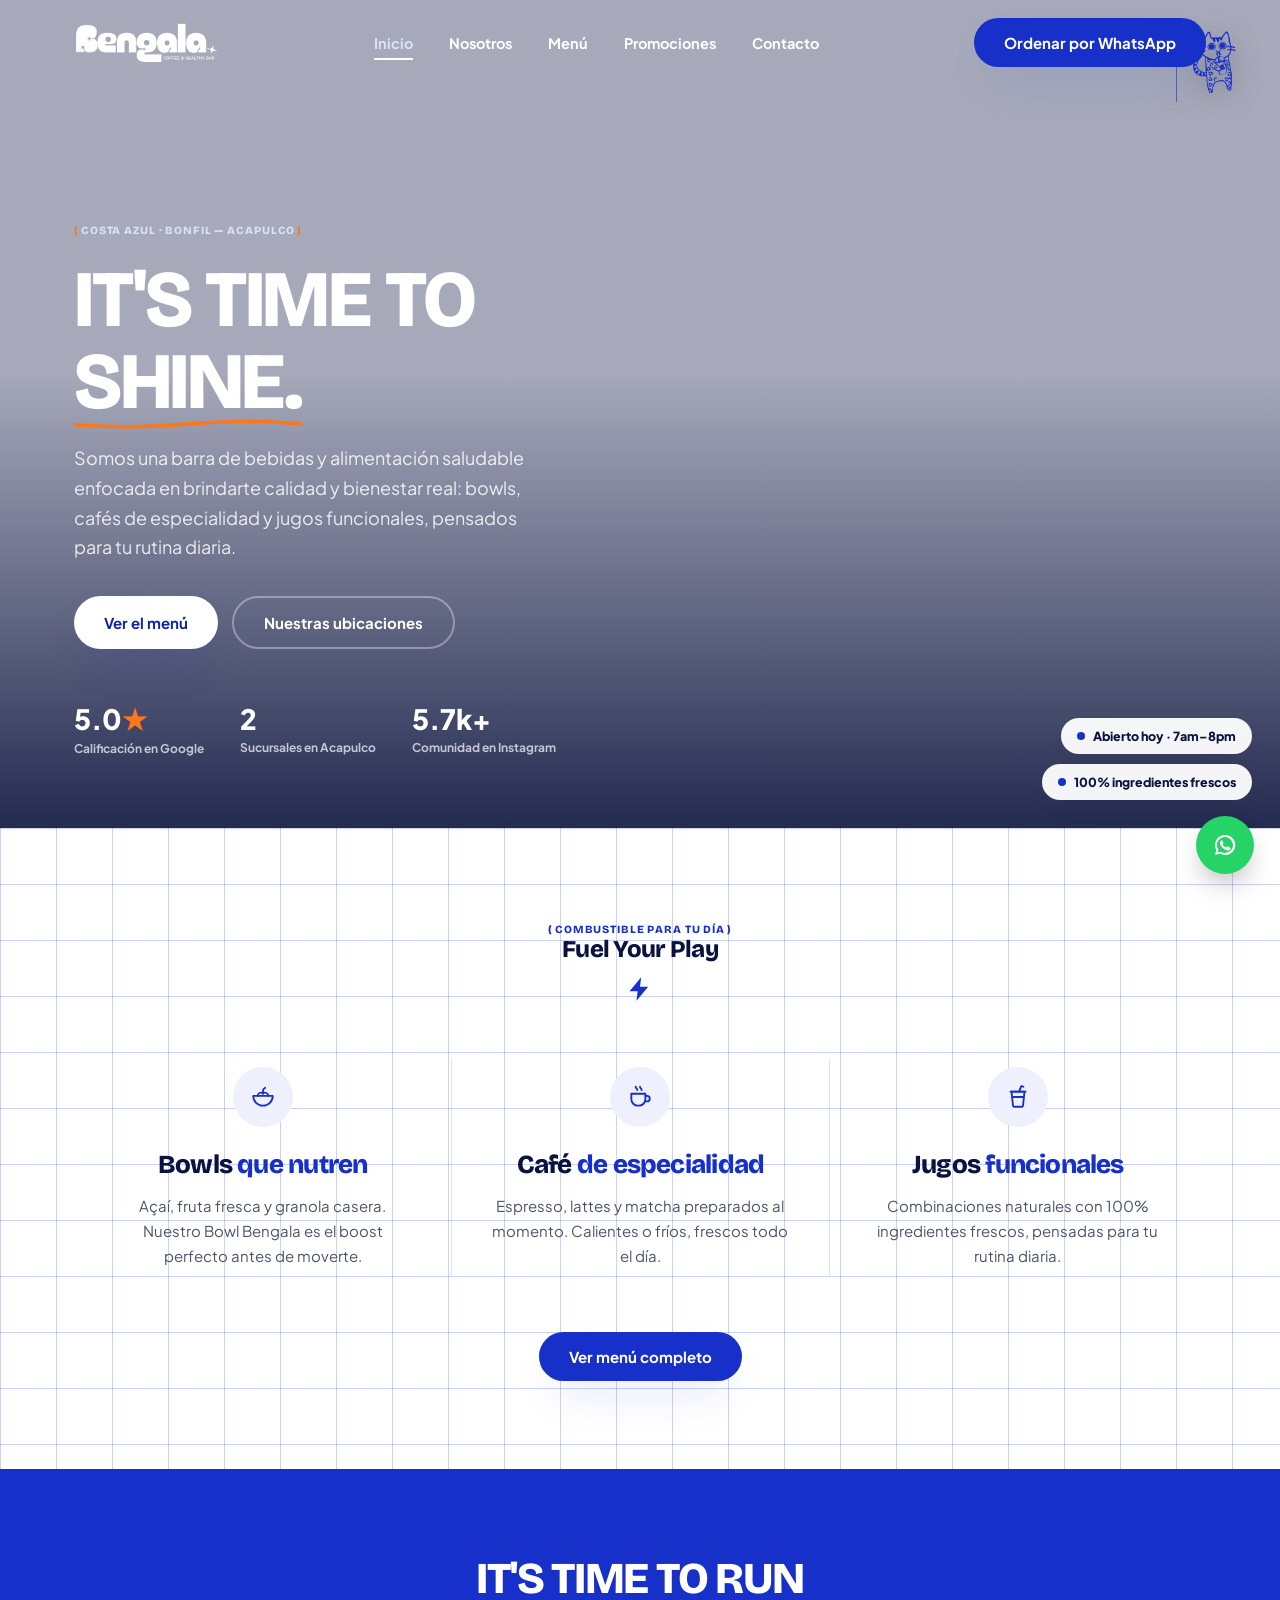
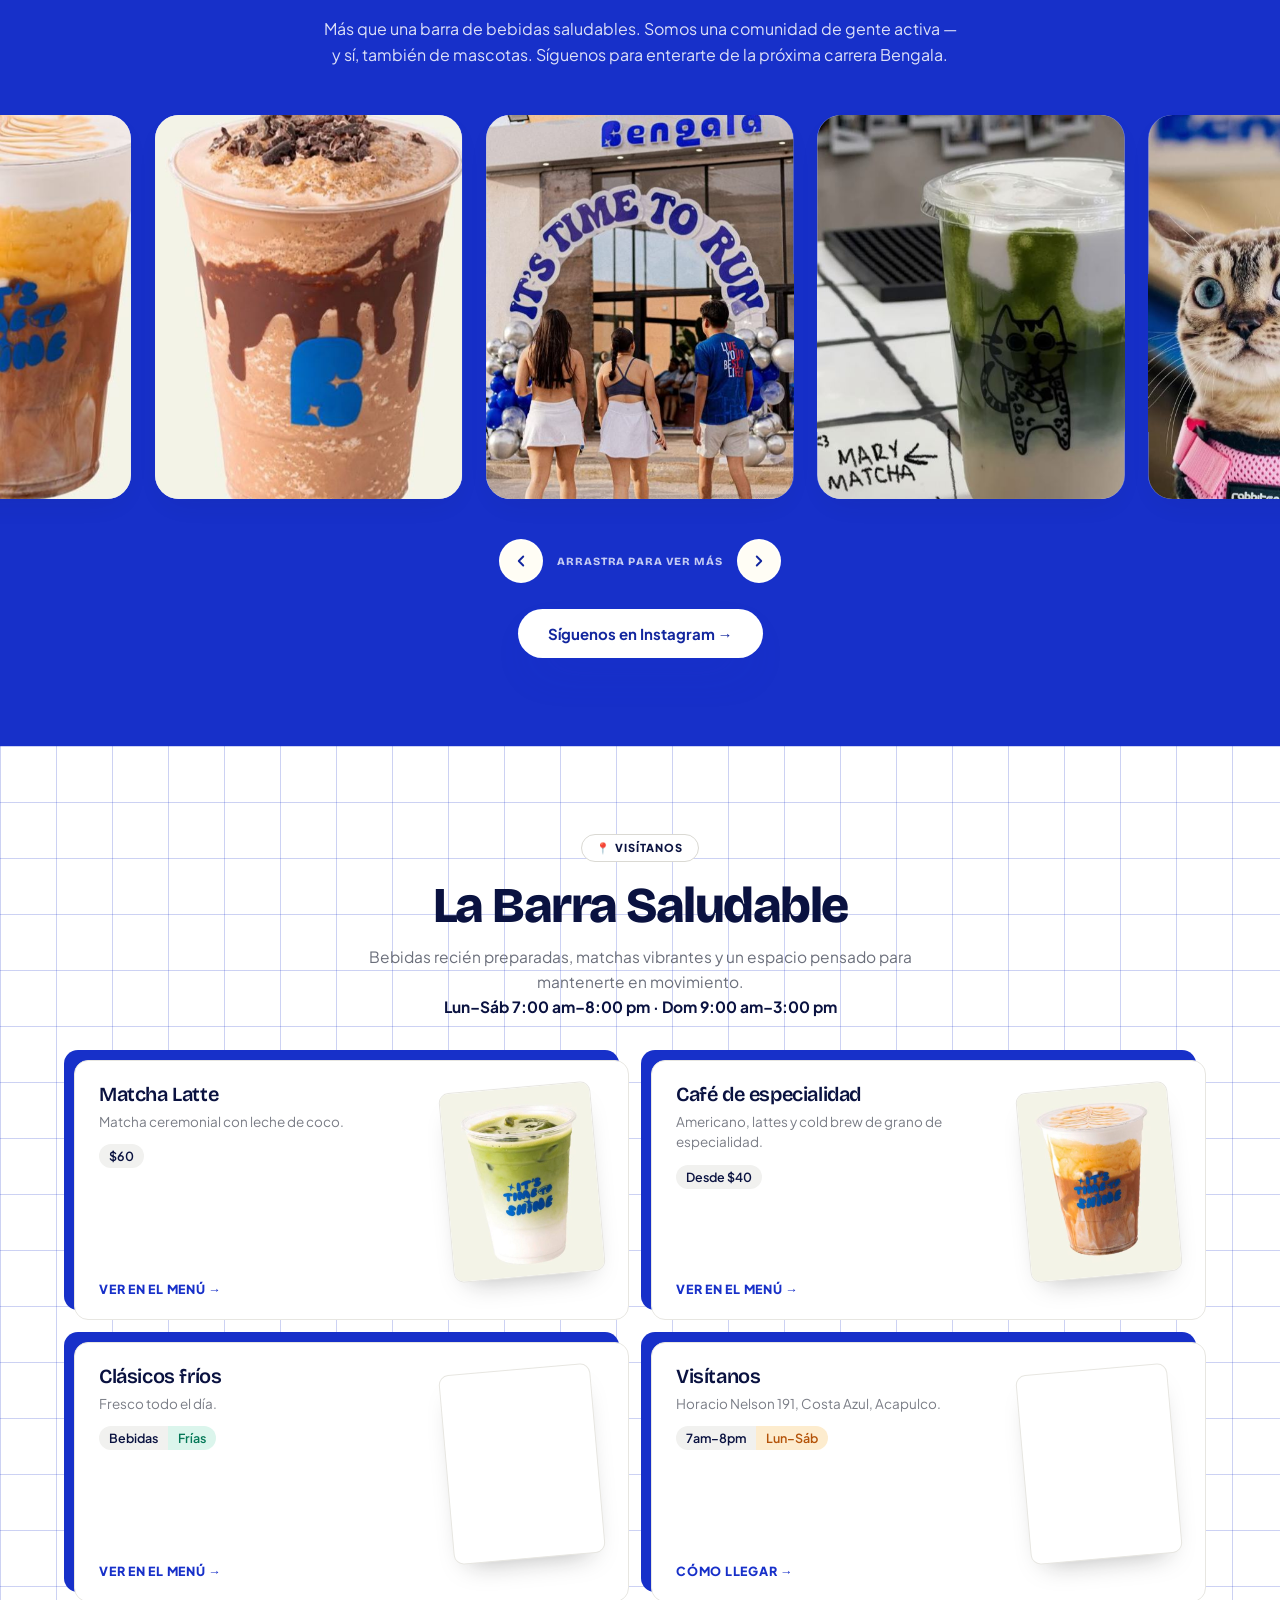
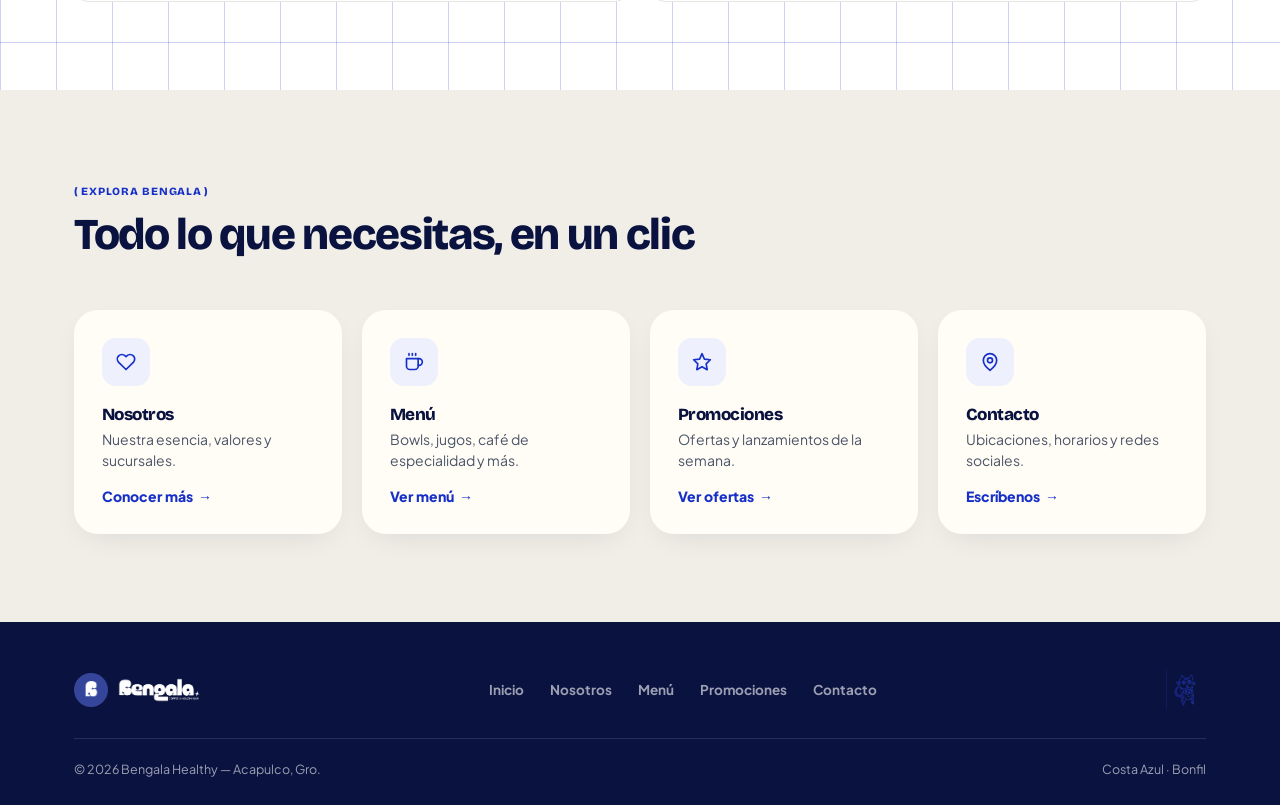
==== index.html @ a3aa8a9a "Tarjeta azul hacia arriba y a la izquierda en La Barra Saludable Co-Authored-By: Claude Sonnet 5.5 <" ====
<!DOCTYPE html>
<html lang="es-MX">
<head>
<meta charset="UTF-8">
<meta name="viewport" content="width=device-width, initial-scale=1.0">
<title>Bengala Healthy | Alimentación saludable y funcional — Acapulco</title>
<meta name="description" content="Bengala Healthy: barra de bebidas y alimentación saludable y funcional en Acapulco. Costa Azul y Bonfil. Bowls, cafés de especialidad, jugos funcionales.">
<link rel="icon" type="image/jpeg" href="[data-uri]">
<style>
:root{
  --cobalt-50:#EEF0FD;--cobalt-100:#DCE1FB;--cobalt-200:#B9C3F7;--cobalt-300:#8D9CF0;
  --cobalt-400:#5A6BE5;--cobalt-500:#2F44D6;--cobalt-600:#1730C9;--cobalt-700:#12269E;
  --cobalt-800:#0E1D79;--cobalt-900:#0A1554;--ink:#0A1240;--graphite:#4B5468;
  --shadow-soft:0 20px 45px -20px rgba(23,48,201,0.4);--shadow-card:0 10px 30px -12px rgba(14,27,61,0.12);
  --font:-apple-system,BlinkMacSystemFont,"Segoe UI",Roboto,"Helvetica Neue",Arial,sans-serif;
  --cream:#FBF9F1;--cream-card:#FFFDF5;--orange:#FD761A;--orange-dark:#9D4300;--orange-ink:#5C2400;--purple:#8127CF;--purple-dark:#6500AD;--purple-ink:#3B0764;
}
*{box-sizing:border-box;}
@font-face{font-family:'Bricolage Grotesque';font-style:normal;font-weight:400 800;font-display:swap;src:url([data-uri]) format("woff2");}
@font-face{font-family:'Plus Jakarta Sans';font-style:normal;font-weight:400 800;font-display:swap;src:url([data-uri]) format("woff2");}
html{scroll-behavior:smooth;}
body{margin:0;font-family:'Plus Jakarta Sans',var(--font);color:var(--ink);background:var(--cream);-webkit-font-smoothing:antialiased;}
h1,h2,h3,h4{margin:0;line-height:1.02;font-weight:800;letter-spacing:-0.03em;text-wrap:balance;font-family:'Bricolage Grotesque',var(--font);}
p{margin:0;}
a{text-decoration:none;color:inherit;}
img{max-width:100%;display:block;}
::selection{background:var(--cobalt-100);color:var(--cobalt-900);}
.wrap{max-width:1180px;margin:0 auto;padding:0 24px;}
.eyebrow{display:inline-flex;align-items:center;gap:2px;font-size:11px;font-weight:800;letter-spacing:0.08em;text-transform:uppercase;color:var(--cobalt-600);font-family:'Bricolage Grotesque',var(--font);}
.eyebrow::before{content:"(";}
.eyebrow::after{content:")";}
.btn{display:inline-flex;align-items:center;justify-content:center;gap:8px;padding:15px 30px;border-radius:100px;font-weight:700;font-size:15px;cursor:pointer;border:none;transition:transform .25s ease,box-shadow .25s ease,background .25s ease,border-color .25s ease;white-space:nowrap;}
.btn-primary{background:var(--cobalt-600);color:#fff;box-shadow:var(--shadow-soft);}
.btn-primary:hover{transform:translateY(-2px);background:var(--cobalt-700);}
.btn-outline{background:transparent;color:var(--ink);border:2px solid var(--cobalt-100);}
.btn-outline:hover{border-color:var(--cobalt-600);}
.btn-light{background:#fff;color:var(--cobalt-700);box-shadow:var(--shadow-soft);}
.btn-light:hover{transform:translateY(-2px);background:var(--cream-card);}
.btn-outline-light{background:transparent;color:#fff;border:2px solid rgba(255,255,255,.35);}
.btn-outline-light:hover{border-color:#fff;}
header{position:fixed;top:0;left:0;right:0;z-index:100;padding:18px 0;transition:background .3s ease,box-shadow .3s ease,padding .3s ease,backdrop-filter .3s ease;}
header.scrolled{background:rgba(255,255,255,0.92);backdrop-filter:blur(10px);box-shadow:var(--shadow-card);padding:12px 0;}
.nav-inner{display:flex;align-items:center;justify-content:space-between;gap:20px;}
.logo{display:flex;align-items:center;gap:10px;}
.logo-mark{width:40px;height:40px;flex-shrink:0;display:block;border-radius:50%;overflow:hidden;}
.logo-mark img{display:block;width:100%;height:100%;object-fit:cover;}
.logo-text{line-height:1.1;}
.logo-text b{display:block;font-size:19px;font-weight:800;color:var(--ink);font-family:'Bricolage Grotesque',var(--font);}
.logo-text span{display:block;font-size:10px;font-weight:800;letter-spacing:0.2em;text-transform:uppercase;color:var(--cobalt-600);}
.wordmark-blue{height:42px;width:auto;display:block;}
.wordmark-white{height:42px;width:auto;display:none;}
.footer-wordmark{height:24px;width:auto;display:block;}
nav.links{display:flex;align-items:center;gap:36px;}
nav.links a{font-size:14.5px;font-weight:700;color:#fff;position:relative;padding:4px 0;}
nav.links a.active{color:var(--cobalt-100);}
nav.links a::after{content:"";position:absolute;left:0;bottom:-4px;width:0;height:2px;background:#fff;transition:width .25s ease;}
nav.links a:hover::after,nav.links a.active::after{width:100%;}
header.scrolled nav.links a{color:var(--ink);}
header.scrolled nav.links a.active{color:var(--cobalt-600);}
header.scrolled nav.links a::after{background:var(--cobalt-600);}
.nav-cta{display:flex;align-items:center;gap:14px;}
.burger{display:none;background:none;cursor:pointer;padding:8px;border-radius:50%;border:1px solid rgba(255,255,255,.35);}
.burger span{display:block;width:20px;height:2px;background:#fff;border-radius:2px;}
header.scrolled .burger{border-color:var(--cobalt-100);}
header.scrolled .burger span{background:var(--ink);}
header:not(.scrolled) .wordmark-blue{display:none;}
header:not(.scrolled) .wordmark-white{display:block;}
.mobile-menu{display:none;background:#fff;border-top:1px solid var(--cobalt-100);padding:22px 24px;flex-direction:column;gap:18px;font-weight:700;font-size:16px;box-shadow:var(--shadow-card);}
.mobile-menu.open{display:flex;}
.mobile-menu a.active{color:var(--cobalt-600);}
.mobile-menu .btn{align-self:flex-start;}
@media(max-width:860px){nav.links{display:none;}.nav-cta .btn-primary{display:none;}.burger{display:inline-flex;flex-direction:column;align-items:center;justify-content:center;gap:4px;}}
.hero{position:relative;overflow:hidden;padding:0;min-height:92vh;display:flex;align-items:flex-end;}
.hero video{position:absolute;inset:0;width:100%;height:100%;object-fit:cover;z-index:0;}
.hero-scrim{position:absolute;inset:0;z-index:1;background:linear-gradient(180deg,rgba(10,21,84,.35) 0%,rgba(10,21,84,.35) 45%,rgba(6,14,58,.88) 100%);}
.hero-content{position:relative;z-index:2;padding:168px 0 72px;width:100%;}
.hero .eyebrow{color:var(--cobalt-100);}
.hero .eyebrow::before,.hero .eyebrow::after{color:var(--orange);}
.hero h1{font-size:clamp(44px,6.4vw,80px);margin-top:22px;color:#fff;max-width:820px;}
.hero h1 em{font-style:normal;position:relative;display:inline-block;}
.hero h1 em::after{content:"";position:absolute;left:0;right:0;bottom:-6px;height:10px;background-image:url("data:image/svg+xml,%3Csvg xmlns='http://www.w3.org/2000/svg' viewBox='0 0 100 14' preserveAspectRatio='none'%3E%3Cpath d='M0,8 Q25,14 50,7 T100,7' fill='none' stroke='%23FD761A' stroke-width='5' stroke-linecap='round'/%3E%3C/svg%3E");background-repeat:no-repeat;background-size:100% 100%;}
.hero p.lead{margin-top:20px;font-size:18px;line-height:1.65;color:rgba(255,255,255,.85);max-width:480px;}
.hero-actions{display:flex;gap:14px;flex-wrap:wrap;margin-top:34px;}
.hero-stats{display:flex;gap:36px;flex-wrap:wrap;margin-top:52px;}
.hero-stats b{display:block;font-size:28px;font-weight:800;color:#fff;}
.hero-stats b em{color:var(--orange);font-style:normal;}
.hero-stats span{display:block;font-size:12px;font-weight:700;color:rgba(255,255,255,.7);margin-top:4px;}
.hero-badges{position:absolute;z-index:2;bottom:28px;right:28px;display:flex;flex-direction:column;gap:10px;align-items:flex-end;}
.hero-badge{background:rgba(255,255,255,.95);border-radius:100px;padding:10px 16px;display:inline-flex;align-items:center;gap:8px;font-size:12.5px;font-weight:800;color:var(--ink);box-shadow:var(--shadow-card);}
.hero-badge .dot{width:8px;height:8px;border-radius:50%;background:var(--cobalt-600);flex-shrink:0;}
.hero-mascot{position:absolute;z-index:2;top:22px;right:24px;width:80px;filter:drop-shadow(0 6px 14px rgba(0,0,0,.35));}
@media(max-width:760px){
  .hero{min-height:78vh;}
  .hero-content{padding-top:140px;}
  .hero-badges{position:static;flex-direction:row;flex-wrap:wrap;margin-top:28px;}
  .hero-mascot{width:56px;top:14px;right:14px;}
}

.breadcrumb{font-size:12.5px;font-weight:700;color:var(--graphite);margin-bottom:26px;}
.breadcrumb a:hover{color:var(--cobalt-600);}
.breadcrumb .sep{margin:0 6px;}
.breadcrumb .current{color:var(--cobalt-600);}
.section-head{max-width:640px;margin-bottom:52px;}
.section-head.center{margin-left:auto;margin-right:auto;text-align:center;}
.section-head h1,.section-head h2{margin-top:14px;font-size:clamp(30px,3.6vw,44px);}
.section-head p{margin-top:16px;font-size:16.5px;color:var(--graphite);line-height:1.6;}
.feature-section{padding:88px 0;background-color:#fff;background-image:linear-gradient(rgba(23,48,201,.22) 1px,transparent 1px),linear-gradient(90deg,rgba(23,48,201,.22) 1px,transparent 1px);background-size:56px 56px;}
.feature-head{text-align:center;margin-bottom:16px;}
.feature-head .bolt{display:block;margin:14px auto 0;color:var(--cobalt-600);}
.f8-grid{display:grid;grid-template-columns:repeat(3,1fr);margin-top:56px;}
.f8-item{display:flex;flex-direction:column;align-items:center;text-align:center;padding:8px 40px;}
.f8-item+.f8-item{border-left:1px solid rgba(23,48,201,.14);}
.f8-icon{width:60px;height:60px;border-radius:50%;background:var(--cobalt-50);color:var(--cobalt-600);display:flex;align-items:center;justify-content:center;transition:background .25s ease,color .25s ease,transform .25s ease;}
.f8-item:hover .f8-icon{background:var(--cobalt-600);color:#fff;transform:translateY(-3px);}
.f8-item h3{margin-top:24px;font-size:26px;line-height:1.1;color:var(--ink);}
.f8-item h3 em{font-style:normal;color:var(--cobalt-600);}
.f8-item p{margin-top:14px;max-width:30ch;font-size:15px;line-height:1.65;color:var(--graphite);}
.f8-more{display:flex;justify-content:center;margin-top:56px;}
@media(max-width:860px){.f8-grid{grid-template-columns:1fr;gap:44px;max-width:420px;margin-left:auto;margin-right:auto;}.f8-item{padding:0;}.f8-item+.f8-item{border-left:0;border-top:1px solid rgba(23,48,201,.14);padding-top:44px;}}
@media(prefers-reduced-motion:reduce){.f8-icon{transition:none;}.f8-item:hover .f8-icon{transform:none;}}

.run-section{padding:88px 0;background:var(--cobalt-600);}
.run-head{max-width:640px;margin:0 auto 48px;text-align:center;}
.run-head h2{font-size:clamp(30px,4vw,44px);color:#fff;}
.run-head p{margin-top:14px;font-size:16px;color:rgba(255,255,255,.85);line-height:1.6;}
.run-section{overflow:hidden;}
.pc{--pc-w:clamp(220px,24vw,330px);--pc-gap:24px;position:relative;height:calc(var(--pc-w) * 1.25);cursor:grab;touch-action:pan-y;user-select:none;-webkit-user-select:none;outline:none;}
.pc.dragging{cursor:grabbing;}
.pc:focus-visible{box-shadow:inset 0 0 0 3px #fff;}
.pc-track{position:absolute;inset:0;}
.pc-card{position:absolute;top:0;left:0;margin:0;width:var(--pc-w);height:100%;border-radius:24px;overflow:hidden;background:var(--cobalt-100);box-shadow:var(--shadow-card);will-change:transform;}
.pc-card img{position:absolute;top:0;left:-15%;width:130%;max-width:none;height:100%;object-fit:cover;display:block;pointer-events:none;will-change:transform;}
.run-cta{margin-top:40px;display:flex;flex-direction:column;align-items:center;gap:26px;}
.pc-nav{display:flex;align-items:center;gap:14px;}
.pc-arrow{width:44px;height:44px;border-radius:50%;border:2px solid rgba(255,255,255,.5);background:var(--cream-card);color:var(--cobalt-700);display:inline-flex;align-items:center;justify-content:center;cursor:pointer;transition:border-color .2s ease,background .2s ease,transform .2s ease;}
.pc-arrow:hover{border-color:#fff;transform:translateY(-1px);}
.pc-arrow:focus-visible{outline:3px solid #fff;outline-offset:2px;}
.pc-hint{font-size:11px;font-weight:800;letter-spacing:.08em;text-transform:uppercase;color:rgba(255,255,255,.75);font-family:'Bricolage Grotesque',var(--font);}
@media(max-width:640px){.pc{--pc-w:62vw;--pc-gap:14px;}}

.visit-section{padding:88px 0;background-color:#fff;background-image:linear-gradient(rgba(23,48,201,.22) 1px,transparent 1px),linear-gradient(90deg,rgba(23,48,201,.22) 1px,transparent 1px);background-size:56px 56px;}
/* Tilt Cards (port de unlumen UI en JS simple) */
.tc-wrap{color:var(--ink);}
.tc-head{text-align:center;max-width:560px;margin:0 auto 40px;display:flex;flex-direction:column;align-items:center;}
.tc-head .visit-tag{display:inline-flex;align-items:center;gap:6px;border:1px solid #DAD9D3;background:#fff;color:var(--ink);font-size:11px;font-weight:800;letter-spacing:.1em;text-transform:uppercase;padding:6px 14px;border-radius:100px;}
.tc-head h2{margin-top:18px;font-size:clamp(32px,4.2vw,50px);color:var(--ink);}
.tc-head p{margin-top:14px;font-size:15.5px;color:#6B6F7B;line-height:1.6;}
.tc-head p b{color:var(--ink);}
.tc-grid{display:grid;grid-template-columns:repeat(2,1fr);gap:22px;}
.tc{position:relative;display:block;height:260px;border-radius:14px;overflow:hidden;background:#fff;border:1px solid #E7E6E1;color:var(--ink);transform-style:preserve-3d;will-change:transform;transition:transform .4s cubic-bezier(.2,.8,.2,1),box-shadow .4s ease;}
.tc{box-shadow:-10px -10px 0 var(--cobalt-600);}
.tc:hover{box-shadow:-14px -14px 0 var(--cobalt-600);}
.tc:focus-visible{outline:3px solid var(--cobalt-600);outline-offset:3px;}
.tc-top{position:relative;z-index:2;display:flex;flex-direction:column;align-items:flex-start;gap:12px;padding:22px 24px;max-width:calc(100% - 190px);}
.tc-top h3{font-size:20px;font-weight:600;letter-spacing:-0.02em;line-height:1.15;}
.tc-top p{margin-top:6px;font-size:13.5px;color:#7A7D86;line-height:1.5;}
.tc-badge{display:inline-flex;align-items:center;white-space:nowrap;font-size:12.5px;font-weight:600;}
.tc-badge span{padding:4px 10px;}
.tc-badge .tc-price{background:#F1F1EF;color:var(--ink);border-radius:100px 0 0 100px;}
.tc-badge .tc-price:only-child{border-radius:100px;}
.tc-badge .tc-label{border-radius:0 100px 100px 0;}
.tc-label.green{background:rgba(16,185,129,.15);color:#047857;}
.tc-label.amber{background:rgba(245,158,11,.2);color:#B45309;}
.tc img{position:absolute;z-index:3;top:26px;right:30px;width:152px;height:190px;object-fit:contain;background:#fff;border-radius:10px;border:1px solid #E7E6E1;box-shadow:0 14px 28px -16px rgba(20,20,20,.35);transform:rotate(-5deg);transition:transform .35s cubic-bezier(.2,.8,.2,1);}
.tc:hover img{transform:rotate(-3deg) translate(-2px,-4px);}
.tc-link{position:absolute;z-index:2;left:24px;bottom:22px;font-size:12.5px;font-weight:800;letter-spacing:.06em;text-transform:uppercase;color:var(--cobalt-600);}
@media(max-width:860px){.tc-grid{grid-template-columns:1fr;gap:26px;}.tc{box-shadow:-8px -8px 0 var(--cobalt-600);}.tc:hover{box-shadow:-10px -10px 0 var(--cobalt-600);}.tc{height:230px;}.tc-top{max-width:calc(100% - 150px);padding:20px;}.tc img{width:120px;height:150px;top:28px;right:20px;}.tc-link{left:20px;}}
@media(prefers-reduced-motion:reduce){.tc,.tc img{transition:none;}}
.quicklinks-section{padding:88px 0;background:#F0EEE6;}
.quick-grid{display:grid;grid-template-columns:repeat(4,1fr);gap:20px;}
.quick-card{background:var(--cream-card);border-radius:24px;padding:28px;box-shadow:var(--shadow-card);transition:transform .25s ease,box-shadow .25s ease;display:block;}
.quick-card:hover{transform:translateY(-6px);}
.quick-icon{width:48px;height:48px;border-radius:14px;background:var(--cobalt-50);display:flex;align-items:center;justify-content:center;}
.quick-card h3{margin-top:20px;font-size:17px;}
.quick-card p{margin-top:6px;font-size:14px;color:var(--graphite);line-height:1.5;}
.quick-link{margin-top:16px;display:inline-flex;align-items:center;gap:5px;font-size:14px;font-weight:800;color:var(--cobalt-600);}
.quick-link .arrow{transition:transform .2s ease;display:inline-block;}
.quick-card:hover .arrow{transform:translateX(4px);}
@media(max-width:900px){.quick-grid{grid-template-columns:1fr 1fr;}}
@media(max-width:560px){.quick-grid{grid-template-columns:1fr;}}
footer{background:var(--ink);color:rgba(255,255,255,.6);padding:48px 0 28px;}
.footer-top{display:flex;justify-content:space-between;align-items:center;flex-wrap:wrap;gap:20px;padding-bottom:28px;border-bottom:1px solid rgba(255,255,255,.12);}
.footer-logo{display:flex;align-items:center;gap:10px;color:#fff;font-weight:800;font-size:20px;font-family:'Bricolage Grotesque',var(--font);}
.footer-logo .logo-mark{width:34px;height:34px;}
.footer-mascot{width:40px;opacity:.6;transition:opacity .2s ease;}
.footer-mascot:hover{opacity:1;}
.footer-links{display:flex;flex-wrap:wrap;gap:26px;font-size:13.5px;font-weight:700;}
.footer-links a:hover{color:#fff;}
.footer-bottom{display:flex;justify-content:space-between;flex-wrap:wrap;gap:10px;padding-top:22px;font-size:12.5px;}
.whatsapp-float{position:fixed;bottom:26px;right:26px;z-index:90;width:58px;height:58px;border-radius:50%;background:#25D366;color:#fff;display:flex;align-items:center;justify-content:center;box-shadow:0 14px 30px -10px rgba(0,0,0,.4);animation:pulse 2.4s infinite;}
@keyframes pulse{0%{box-shadow:0 0 0 0 rgba(37,211,102,.45),0 14px 30px -10px rgba(0,0,0,.4);}70%{box-shadow:0 0 0 14px rgba(37,211,102,0),0 14px 30px -10px rgba(0,0,0,.4);}100%{box-shadow:0 0 0 0 rgba(37,211,102,0),0 14px 30px -10px rgba(0,0,0,.4);}}
[data-reveal]{opacity:0;transform:translateY(22px);transition:opacity .7s ease,transform .7s ease;}
[data-reveal].in{opacity:1;transform:translateY(0);}
@media(prefers-reduced-motion:reduce){[data-reveal]{opacity:1;transform:none;transition:none;}.whatsapp-float{animation:none;}}
</style>
</head>
<body>

<header id="siteHeader">
  <div class="wrap nav-inner">
    <a href="index.html" class="logo">
      <span class="logo-text"><img class="wordmark-blue" src="[data-uri]" alt="Bengala Coffee & Healthy Bar"><img class="wordmark-white" src="[data-uri]" alt="Bengala Coffee & Healthy Bar"></span>
    </a>
    <nav class="links" id="navLinks">
      <a href="index.html" class="active">Inicio</a>
      <a href="bengala-nosotros.html">Nosotros</a>
      <a href="bengala-menu.html">Menú</a>
      <a href="bengala-promociones.html">Promociones</a>
      <a href="bengala-contacto.html">Contacto</a>
    </nav>
    <div class="nav-cta">
      <a href="https://wa.me/527444373713" target="_blank" rel="noopener" class="btn btn-primary">Ordenar por WhatsApp</a>
      <button class="burger" id="burger" aria-label="Abrir menú" aria-expanded="false"><span></span><span></span><span></span></button>
    </div>
  </div>
  <div class="mobile-menu" id="mobileMenu">
    <a href="index.html" class="active">Inicio</a>
    <a href="bengala-nosotros.html">Nosotros</a>
    <a href="bengala-menu.html">Menú</a>
    <a href="bengala-promociones.html">Promociones</a>
    <a href="bengala-contacto.html">Contacto</a>
    <a href="https://wa.me/527444373713" target="_blank" rel="noopener" class="btn btn-primary">Ordenar por WhatsApp</a>
  </div>
</header>

<section class="hero">
  <video autoplay muted loop playsinline preload="auto">
    <source src="[data-uri]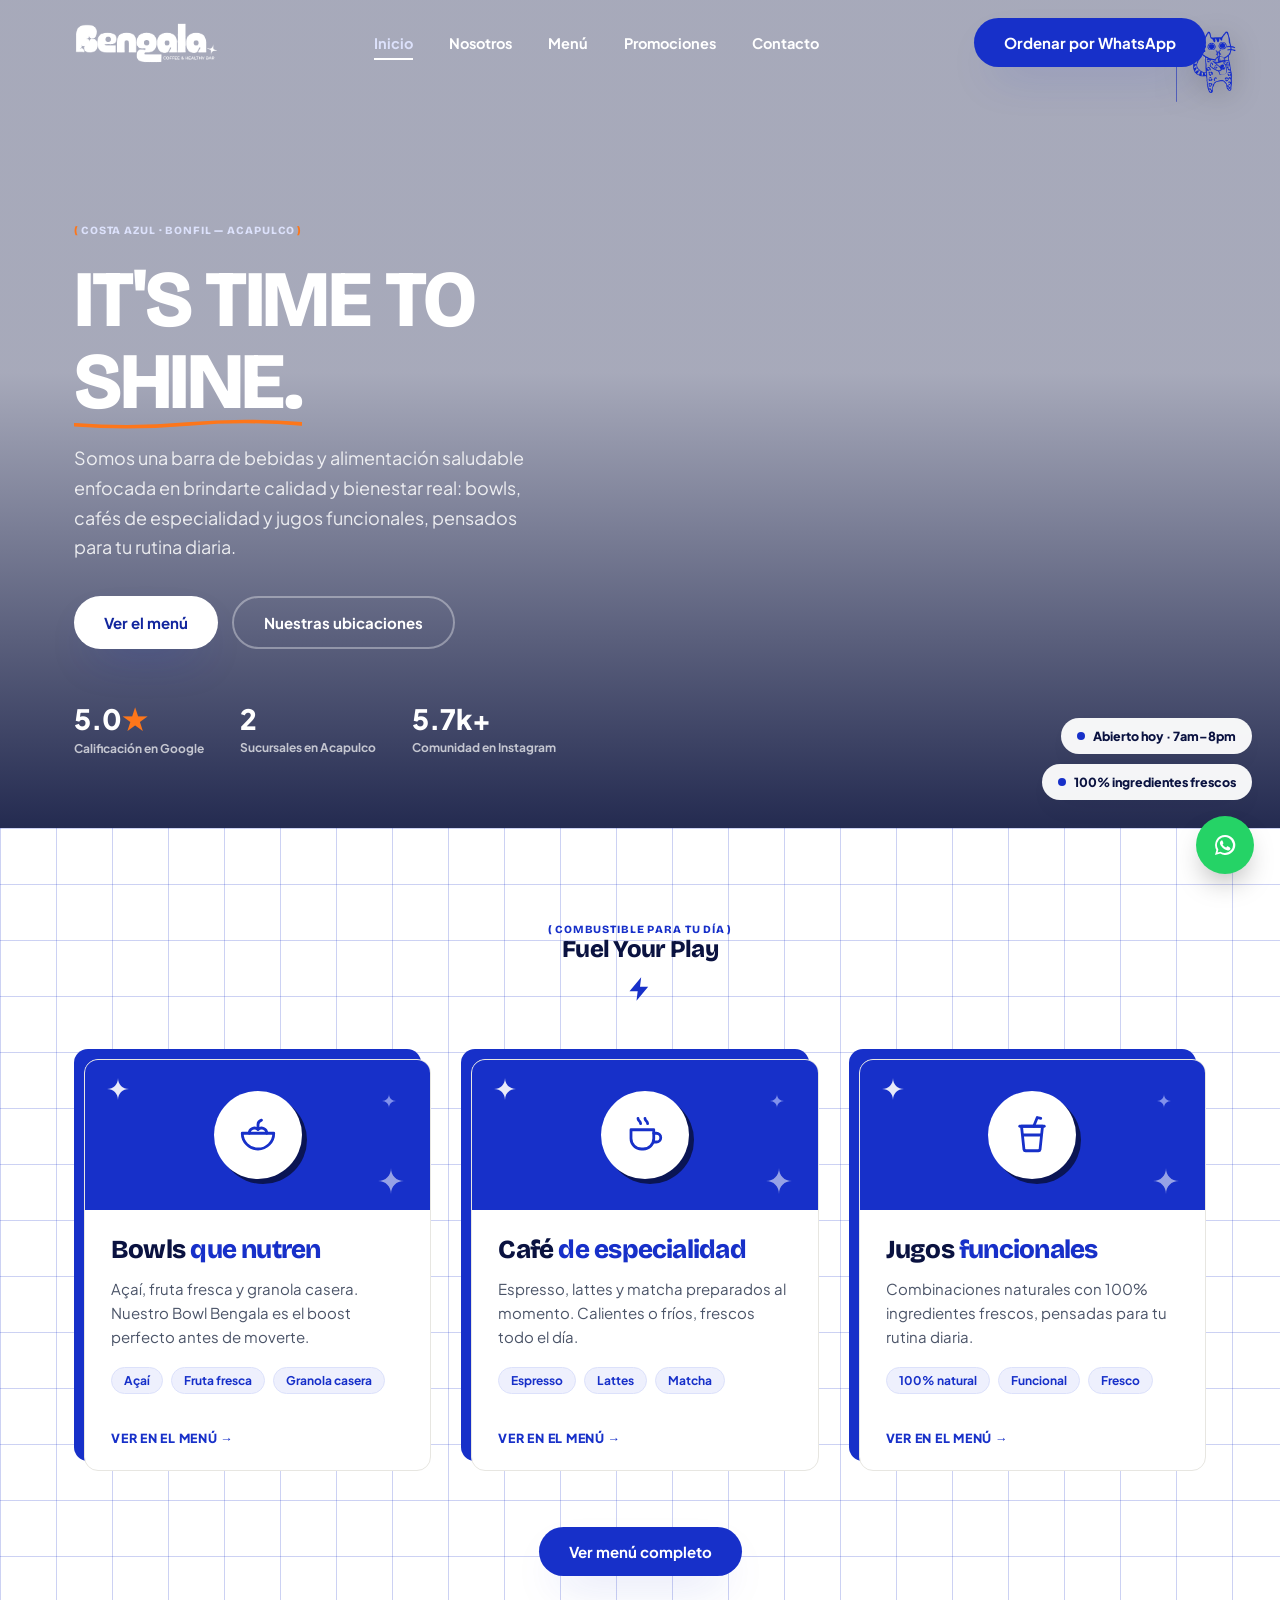
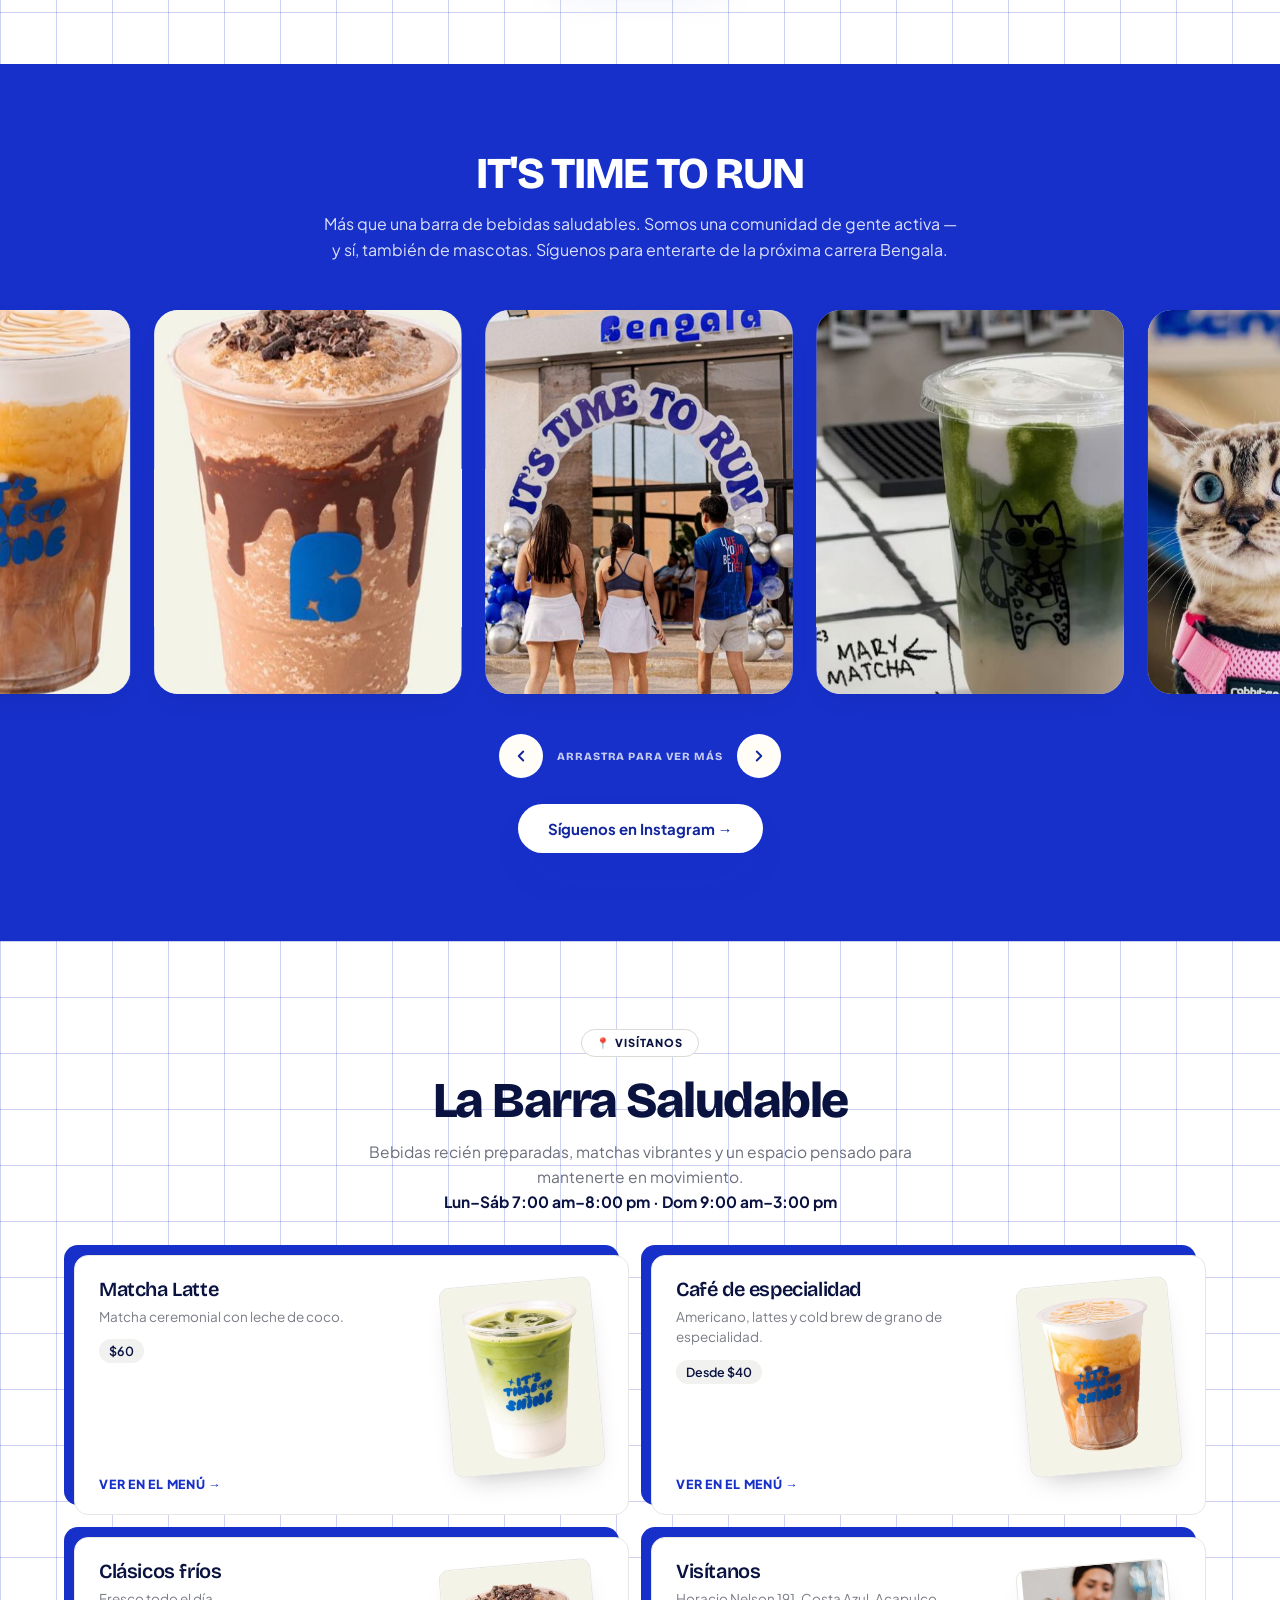
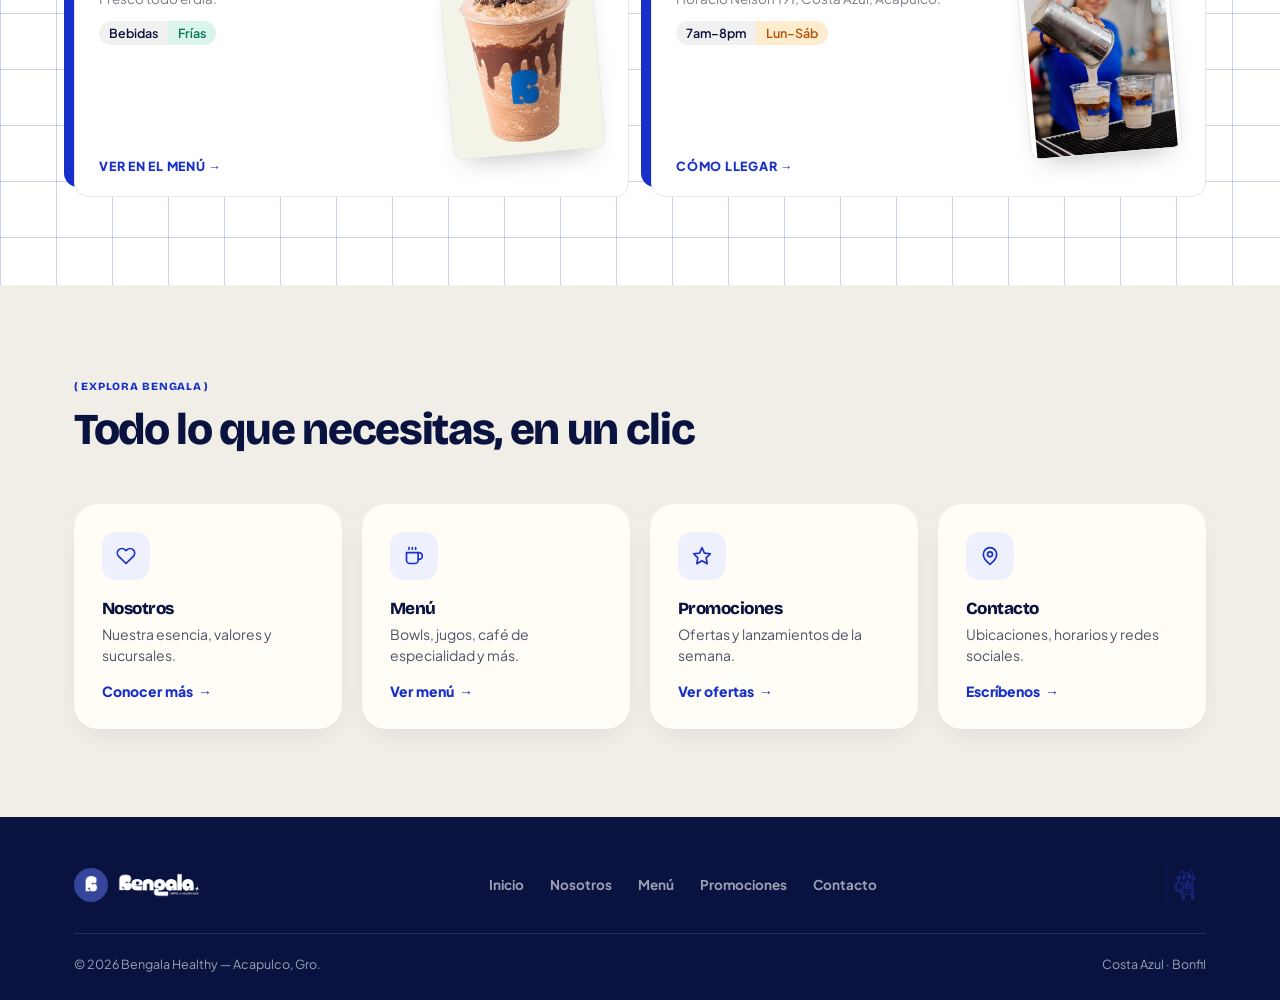
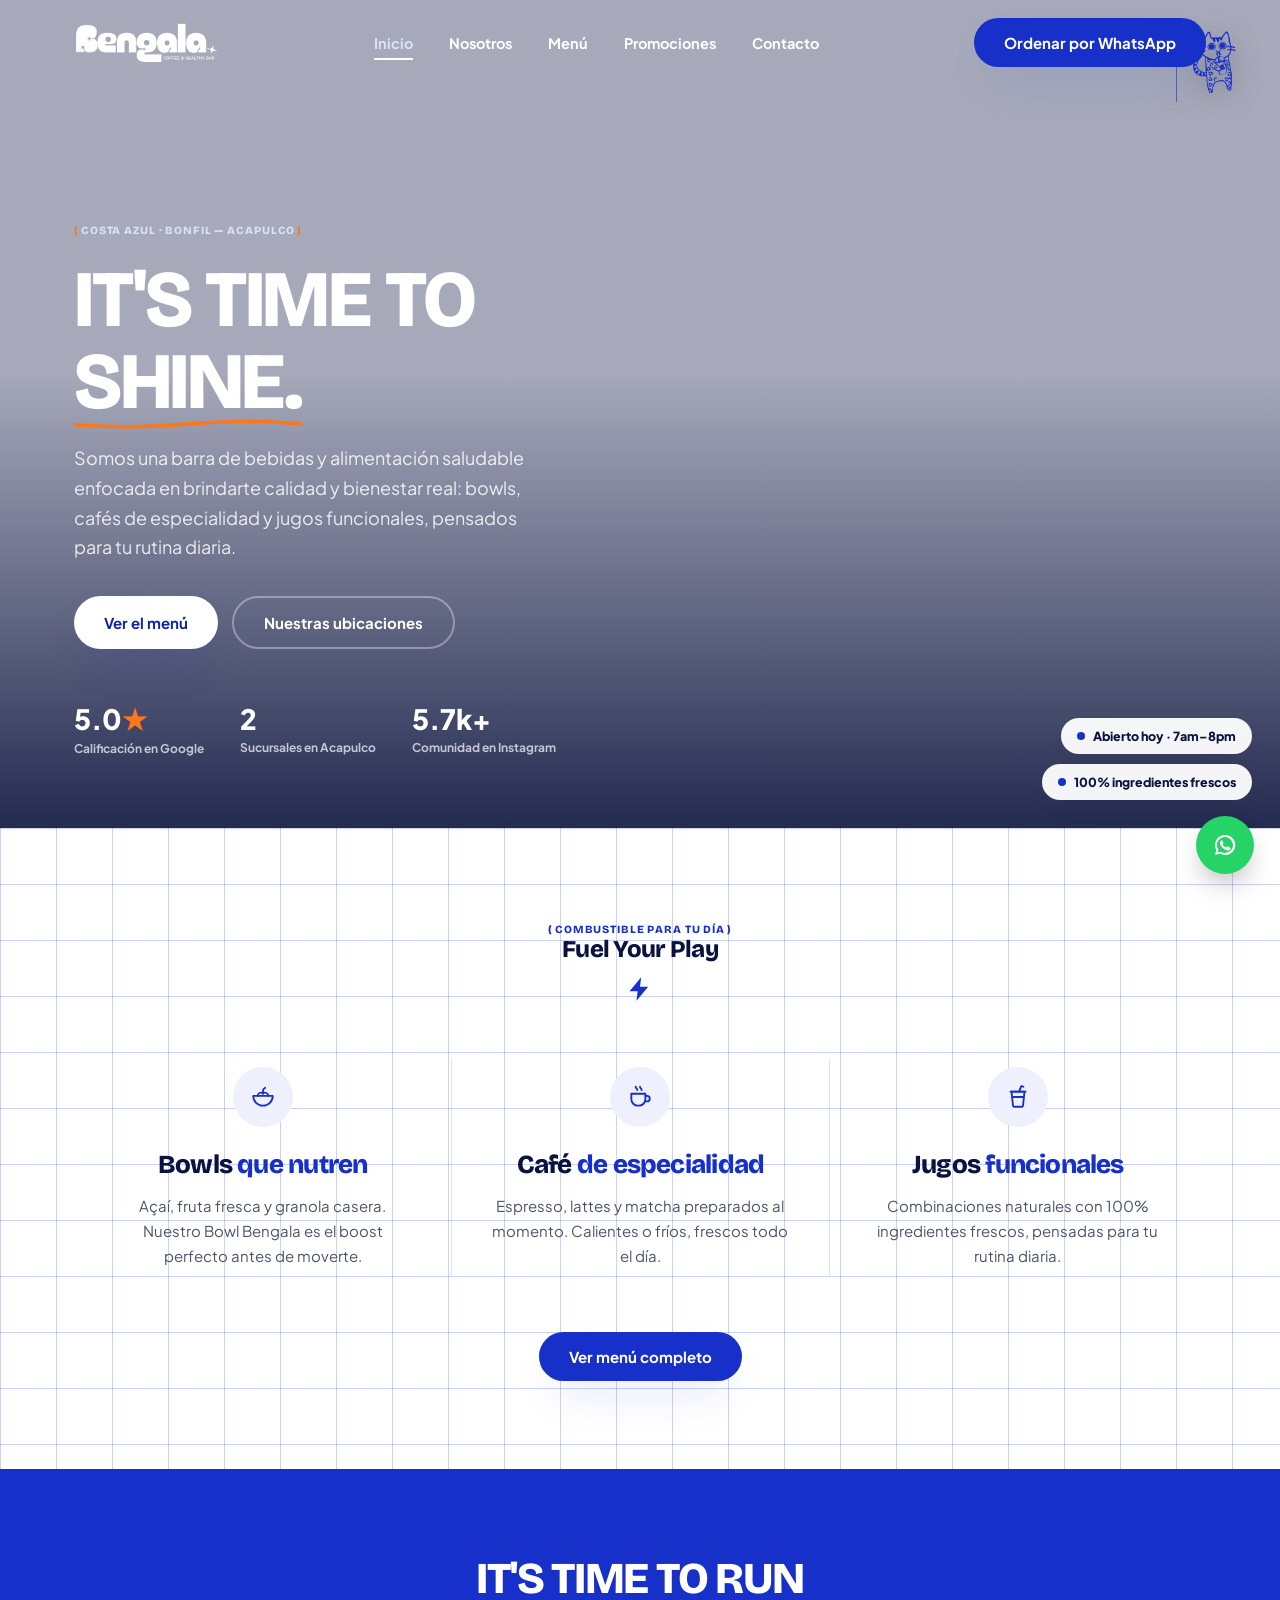
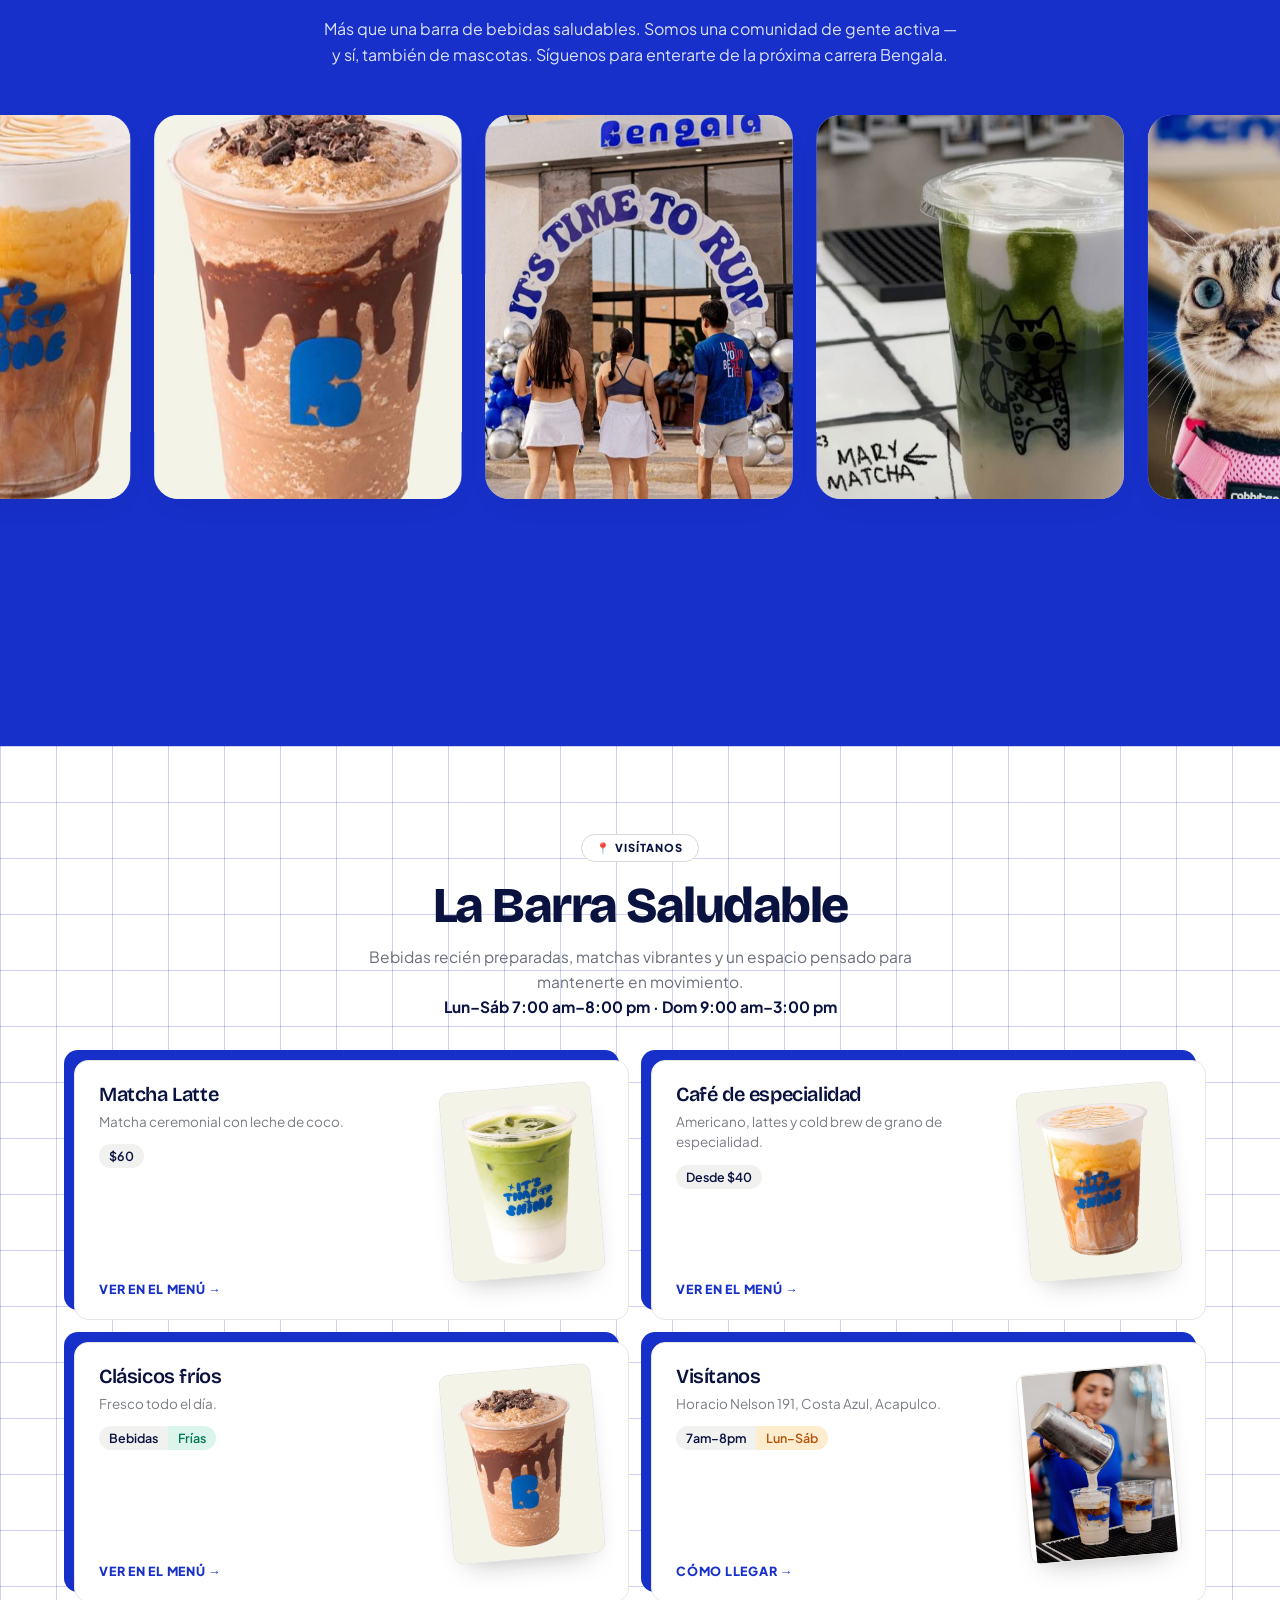
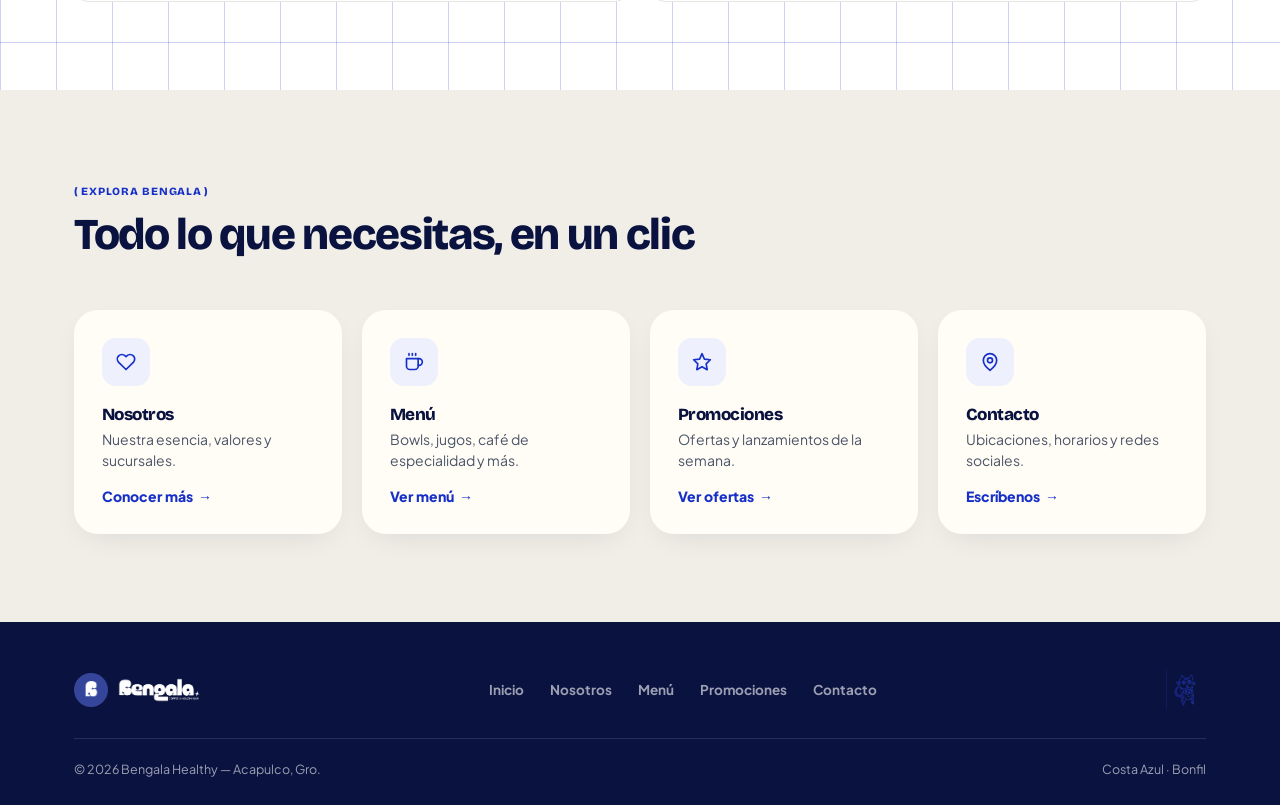
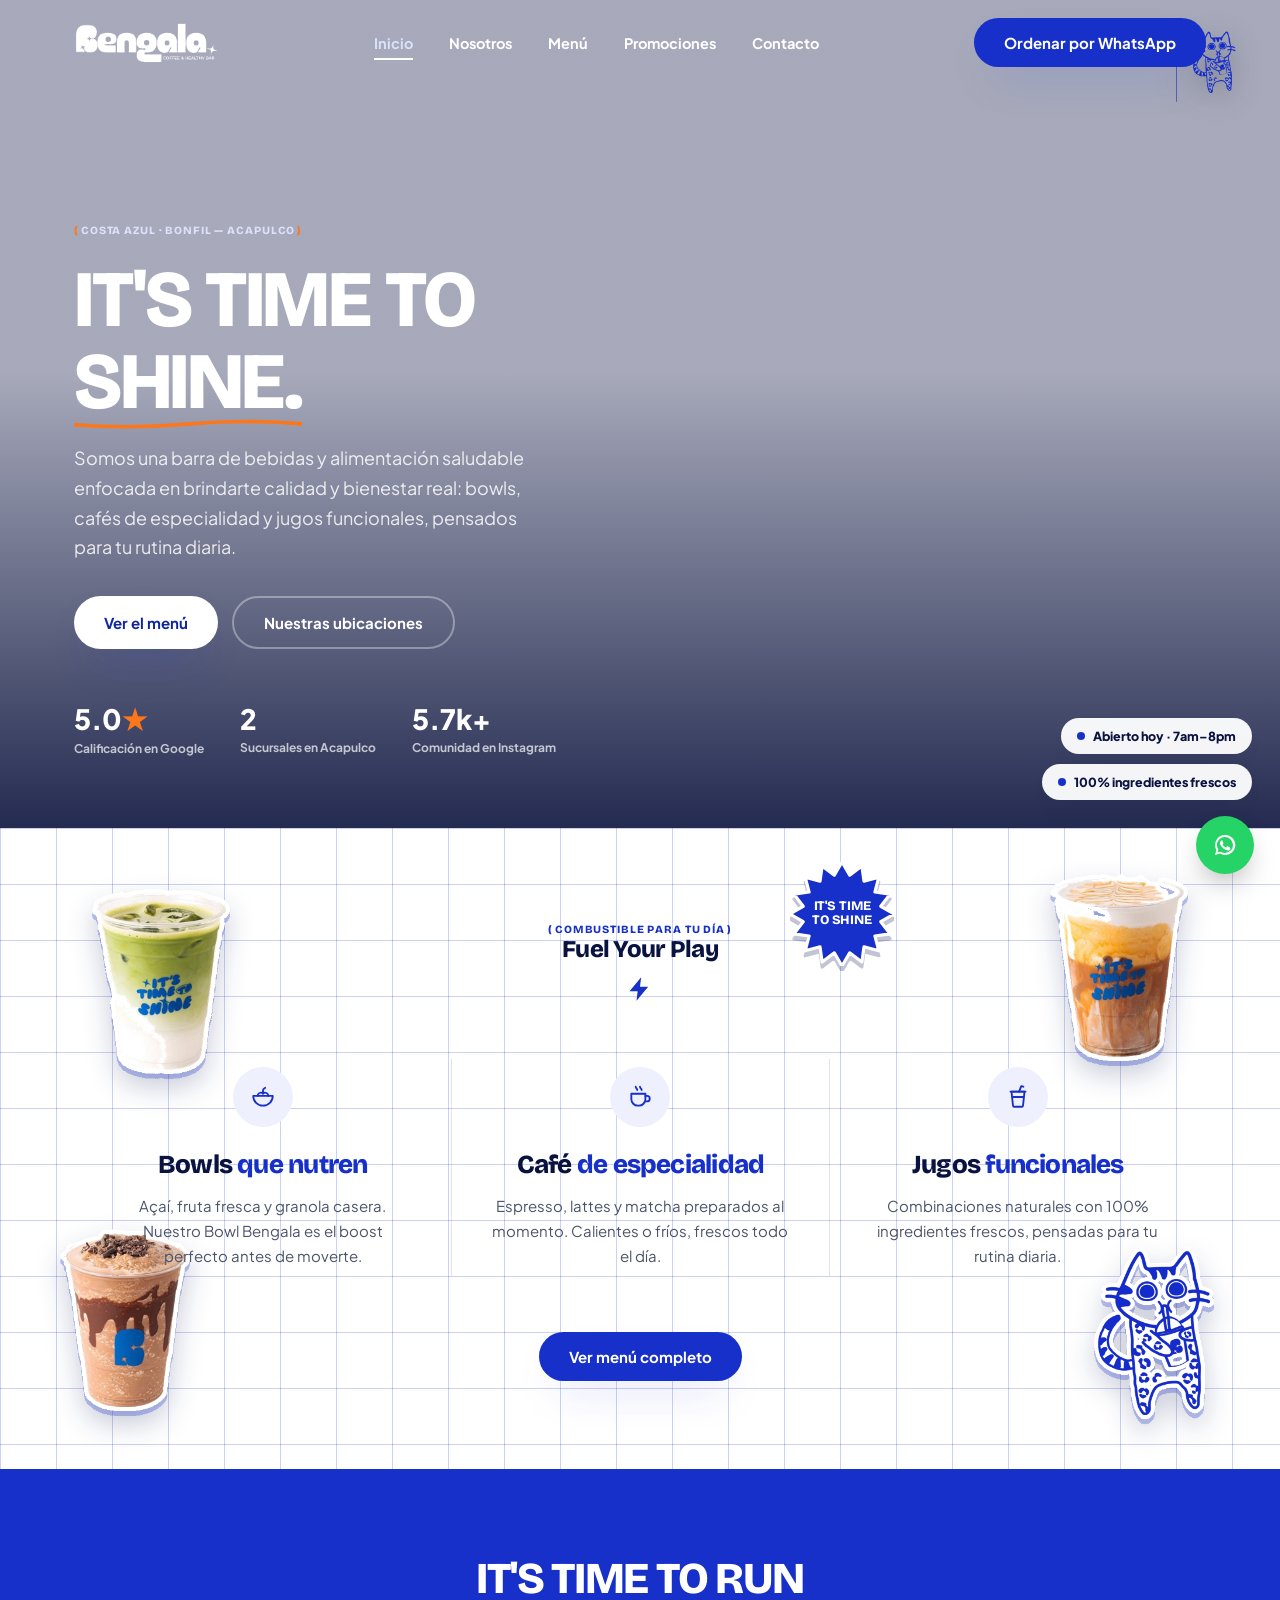
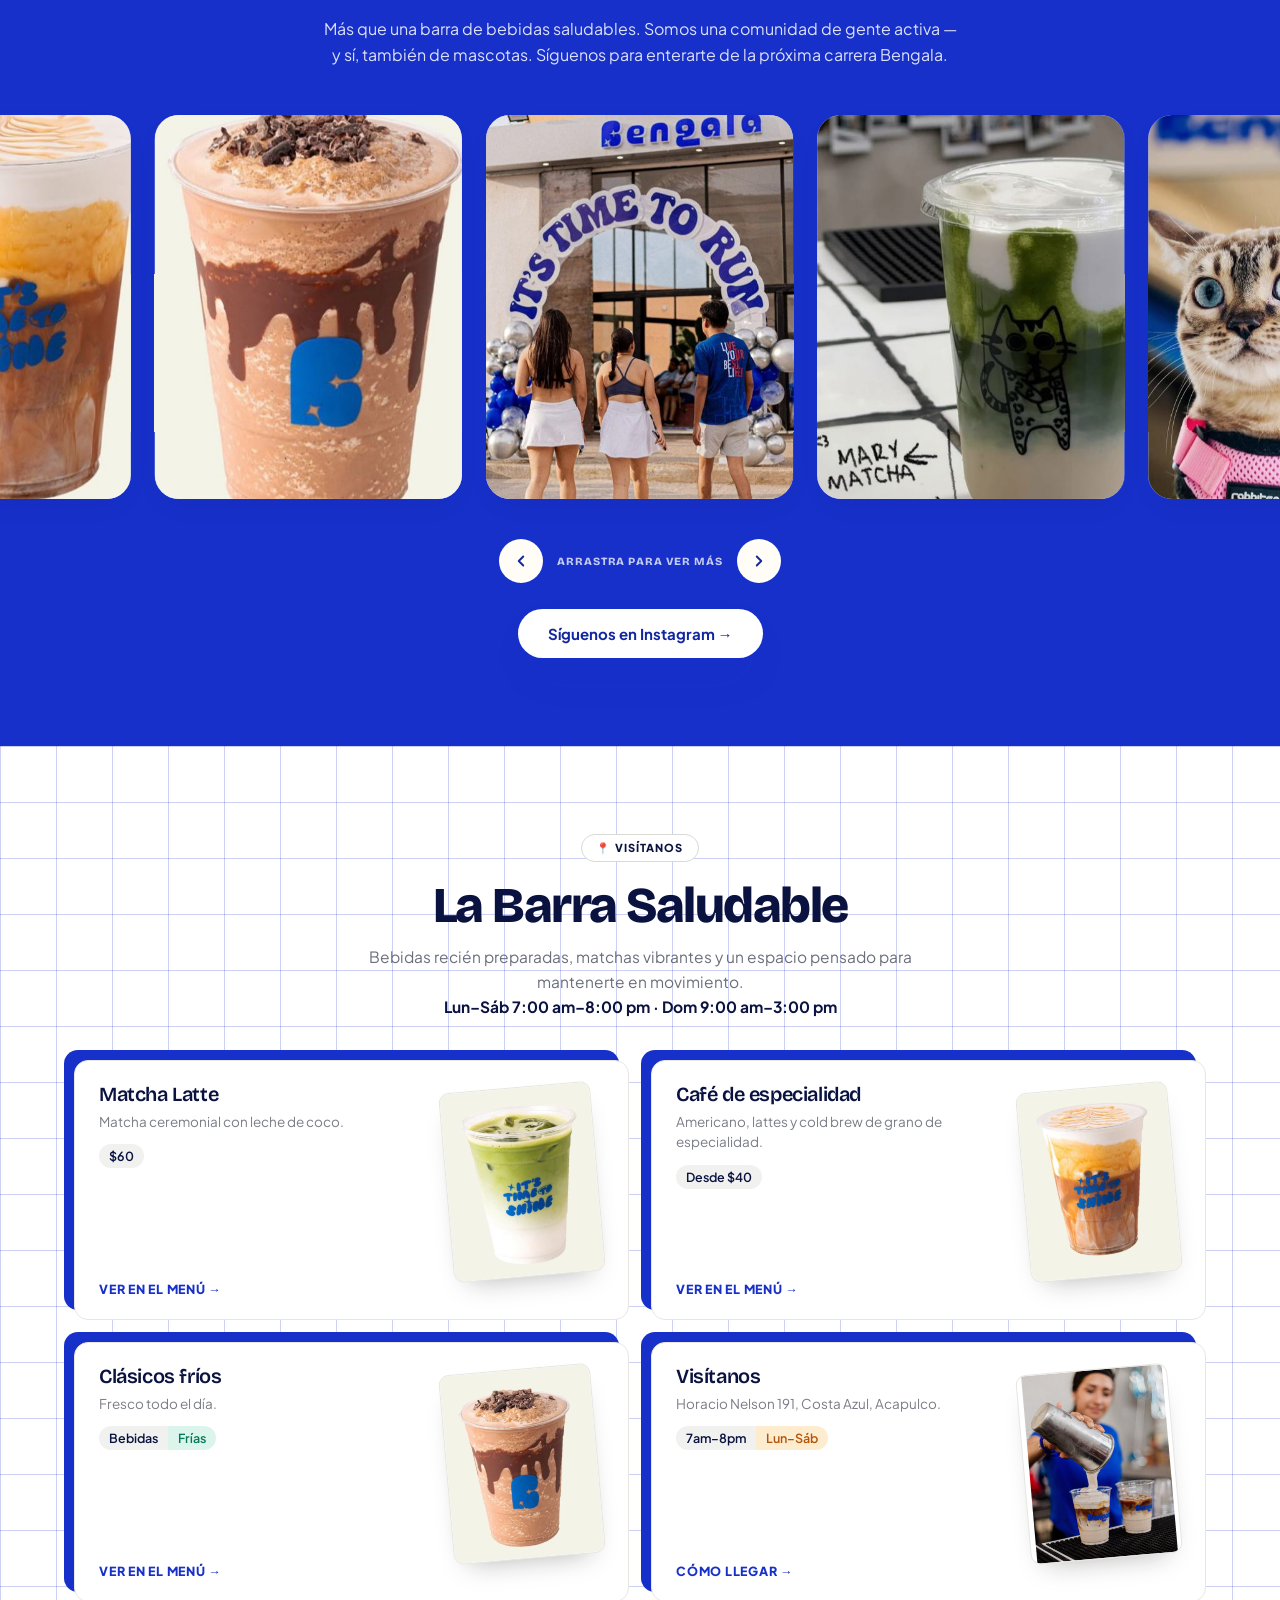
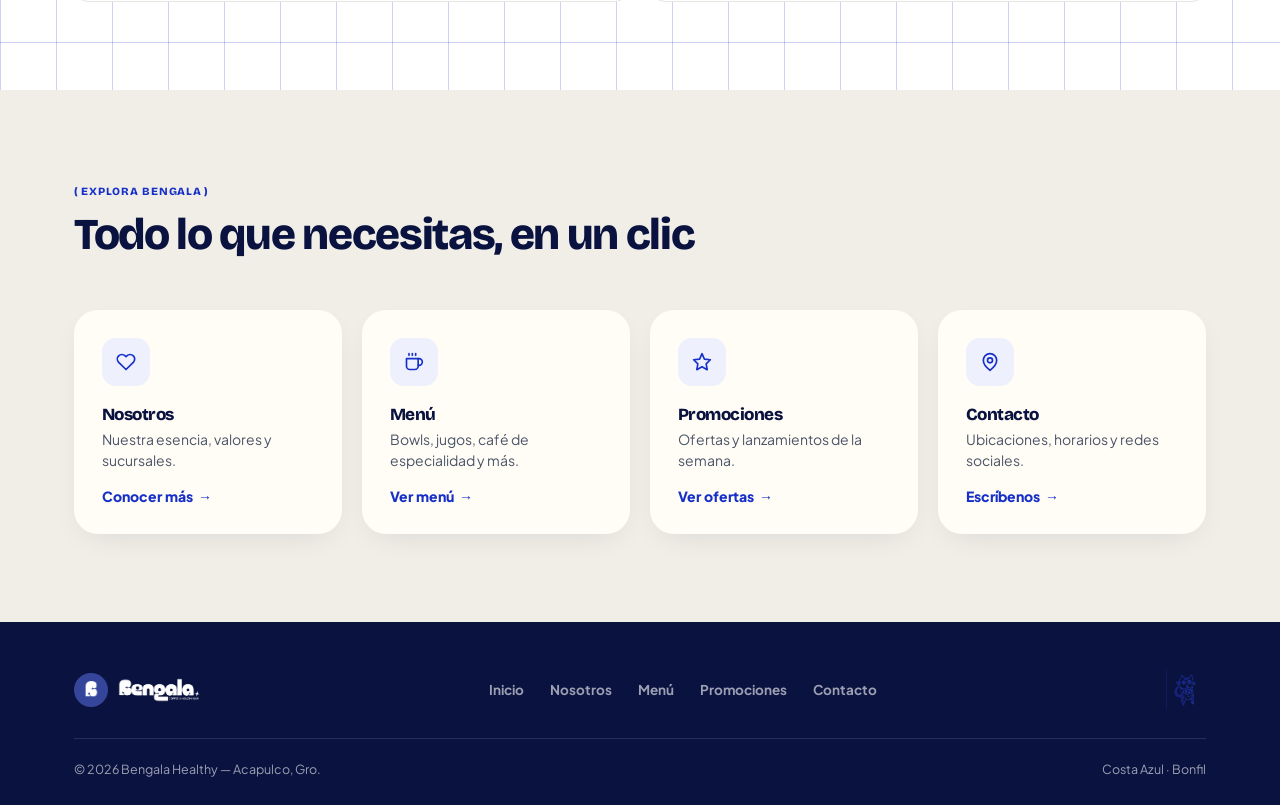
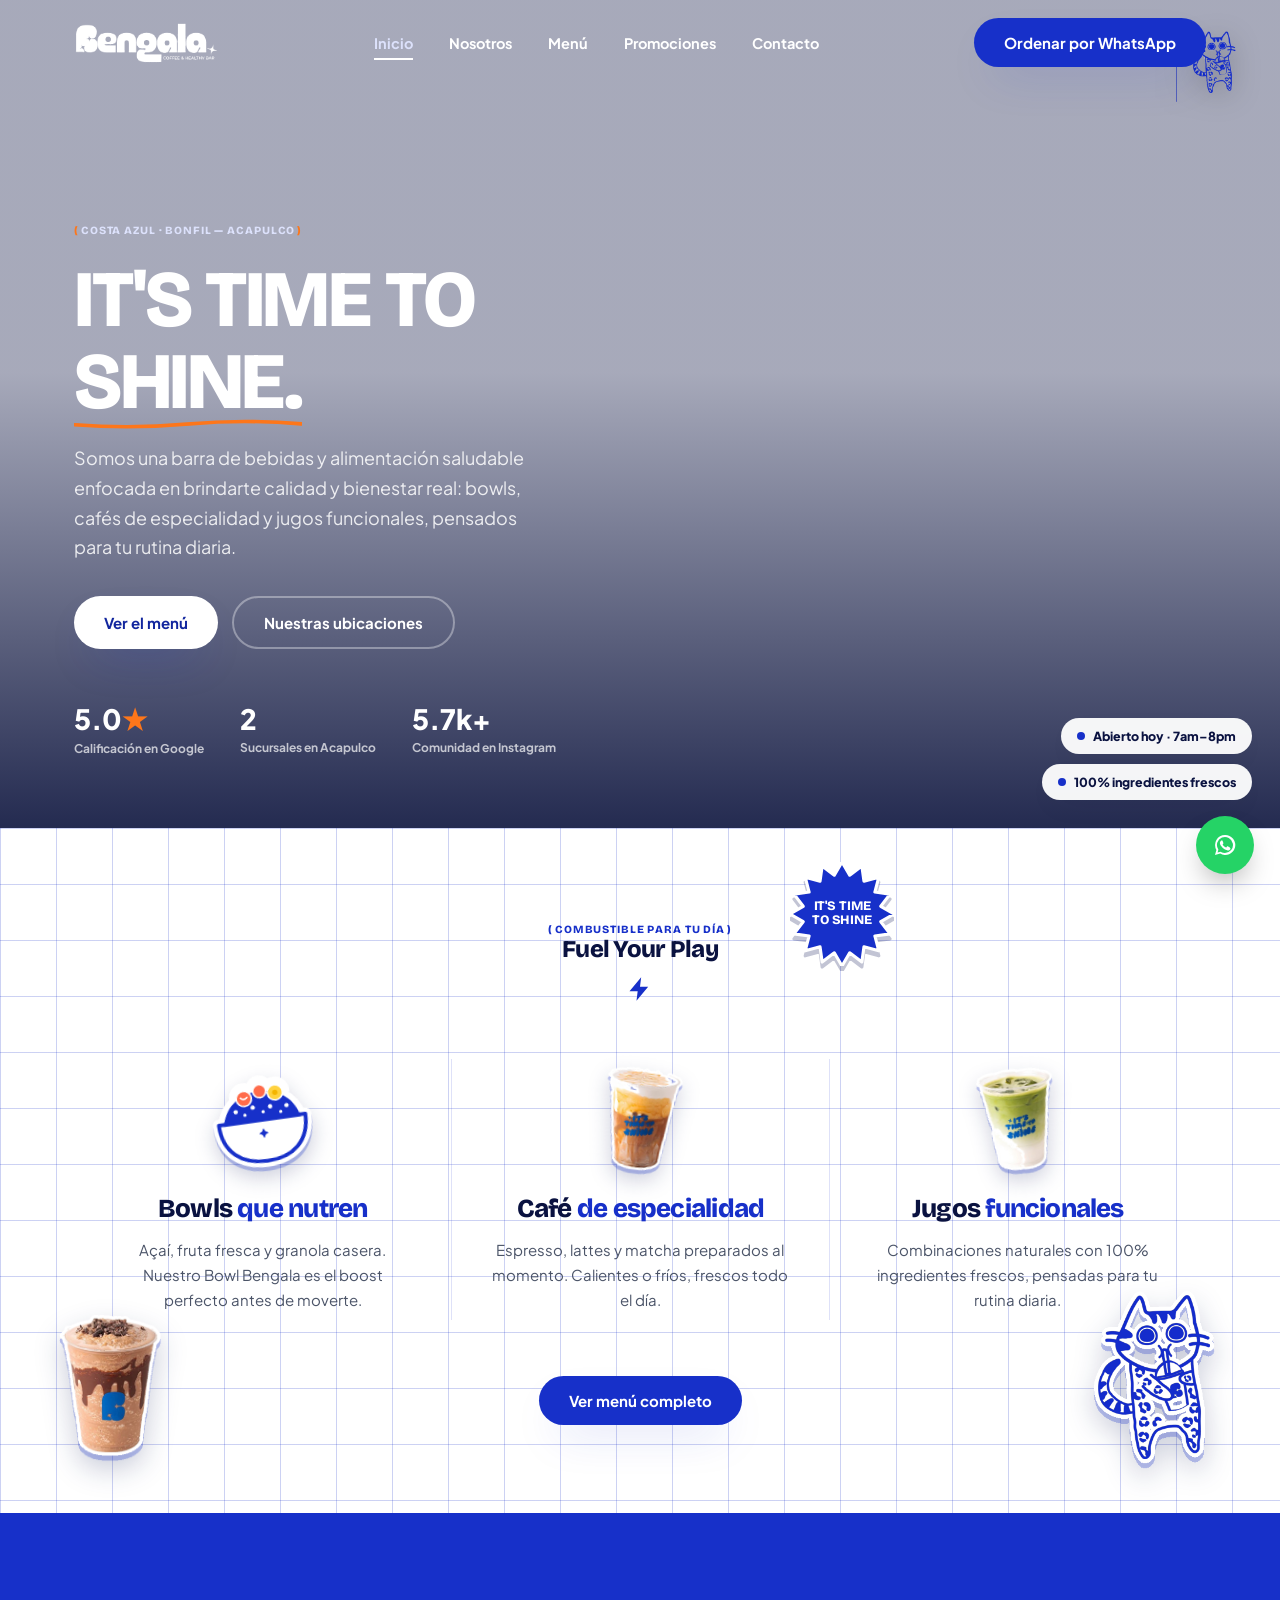
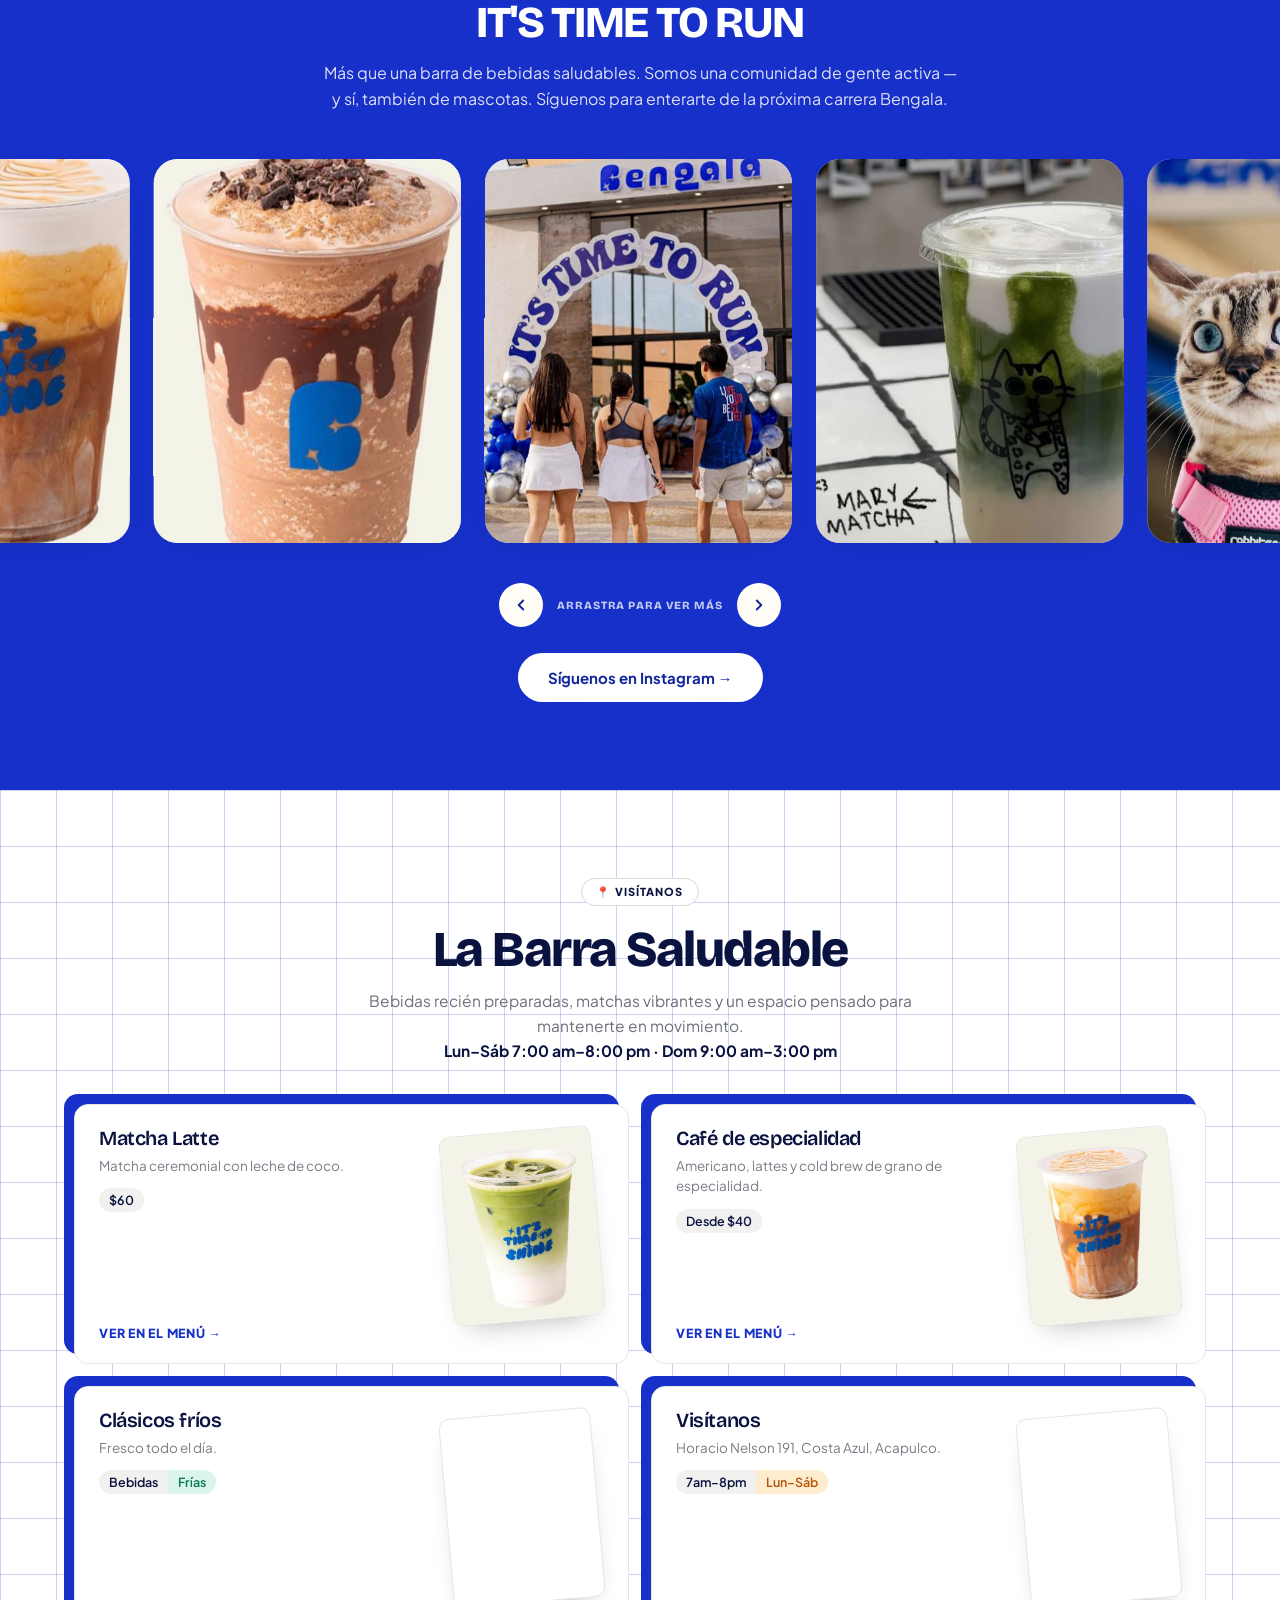
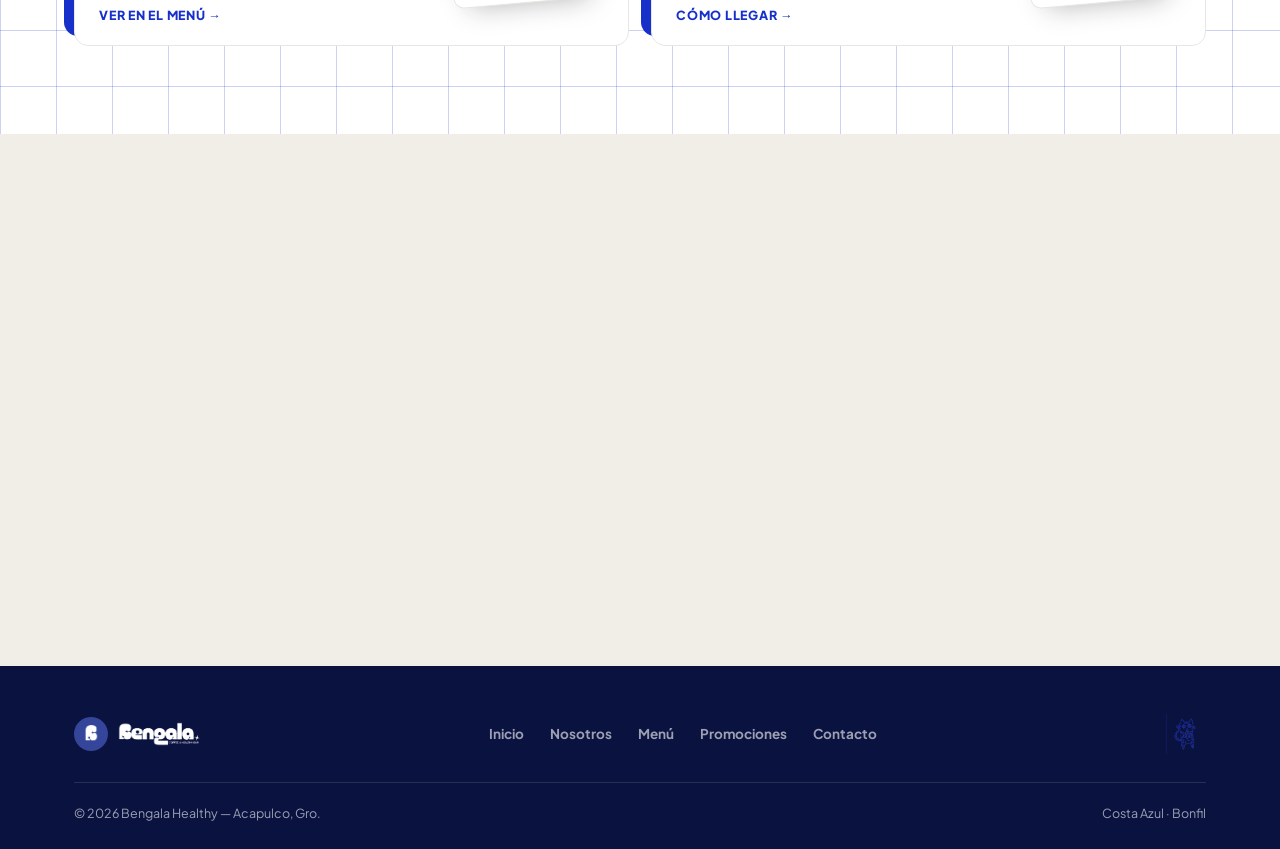
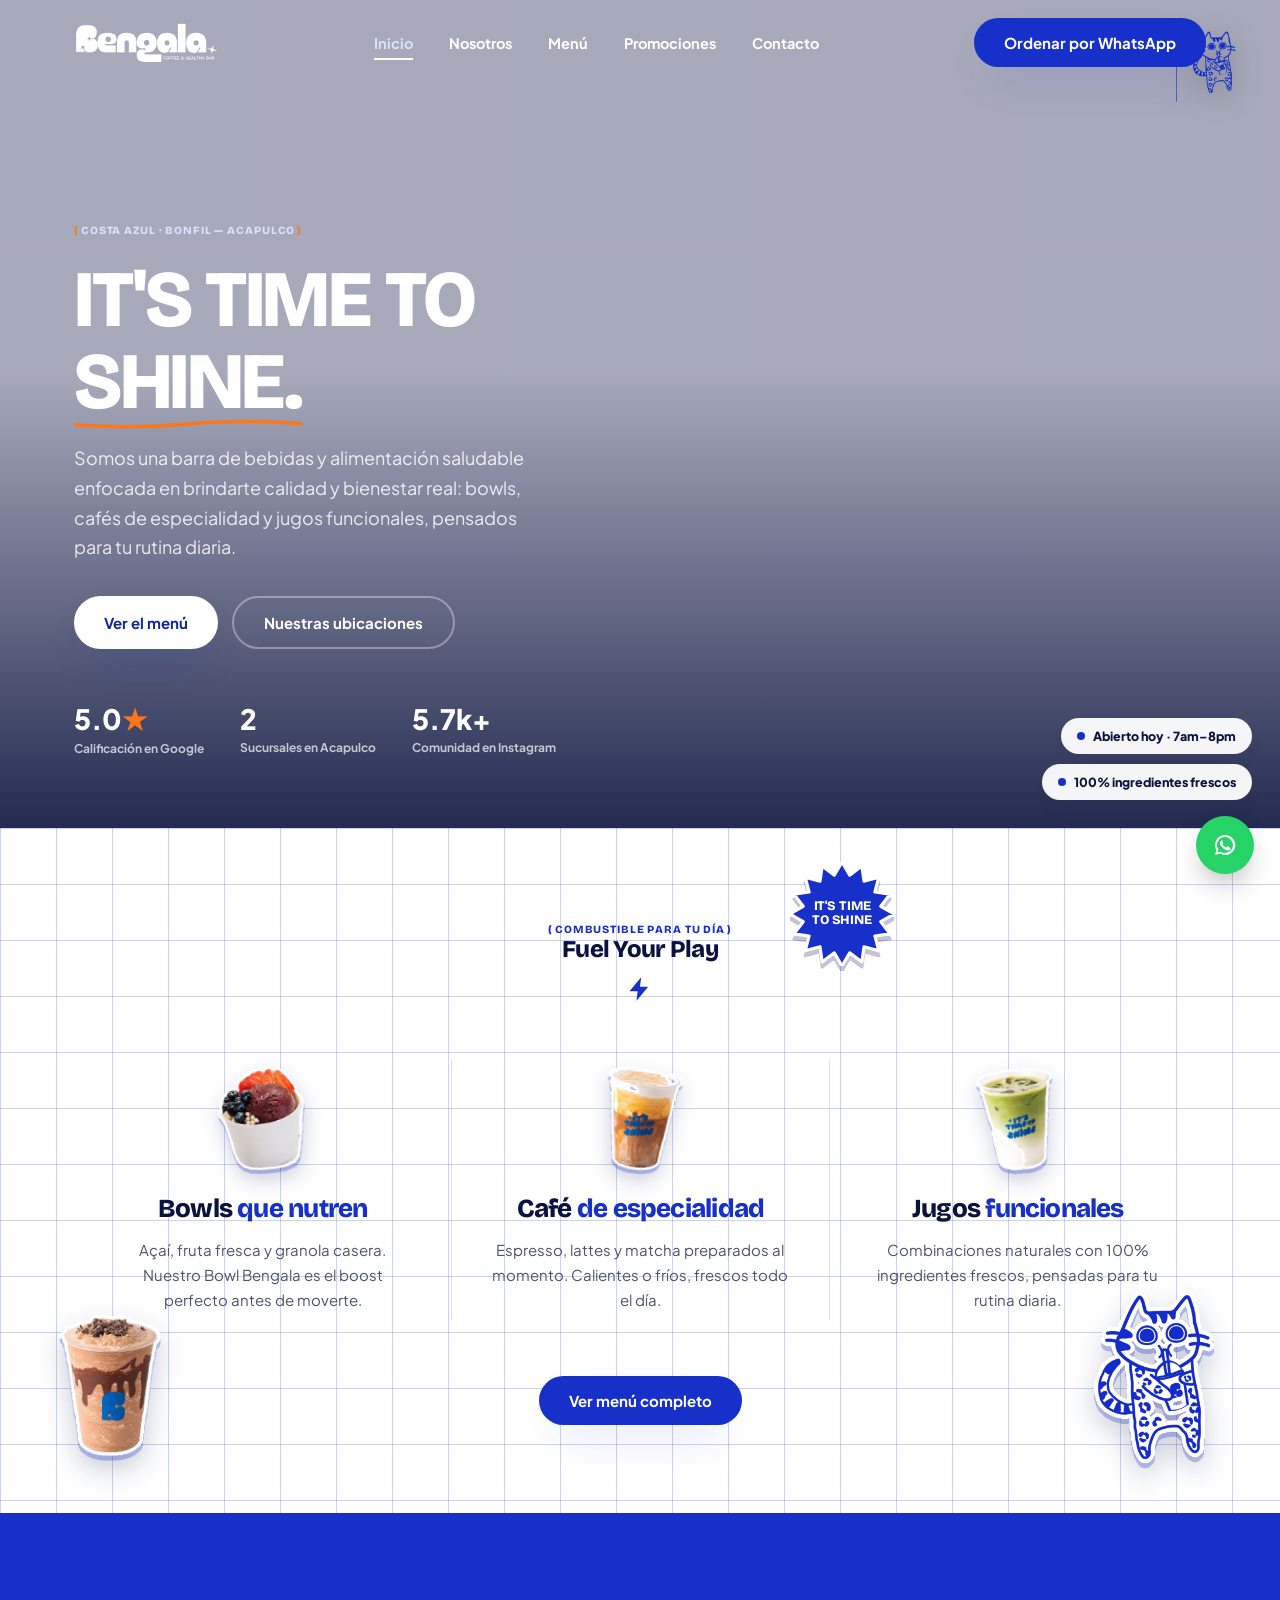
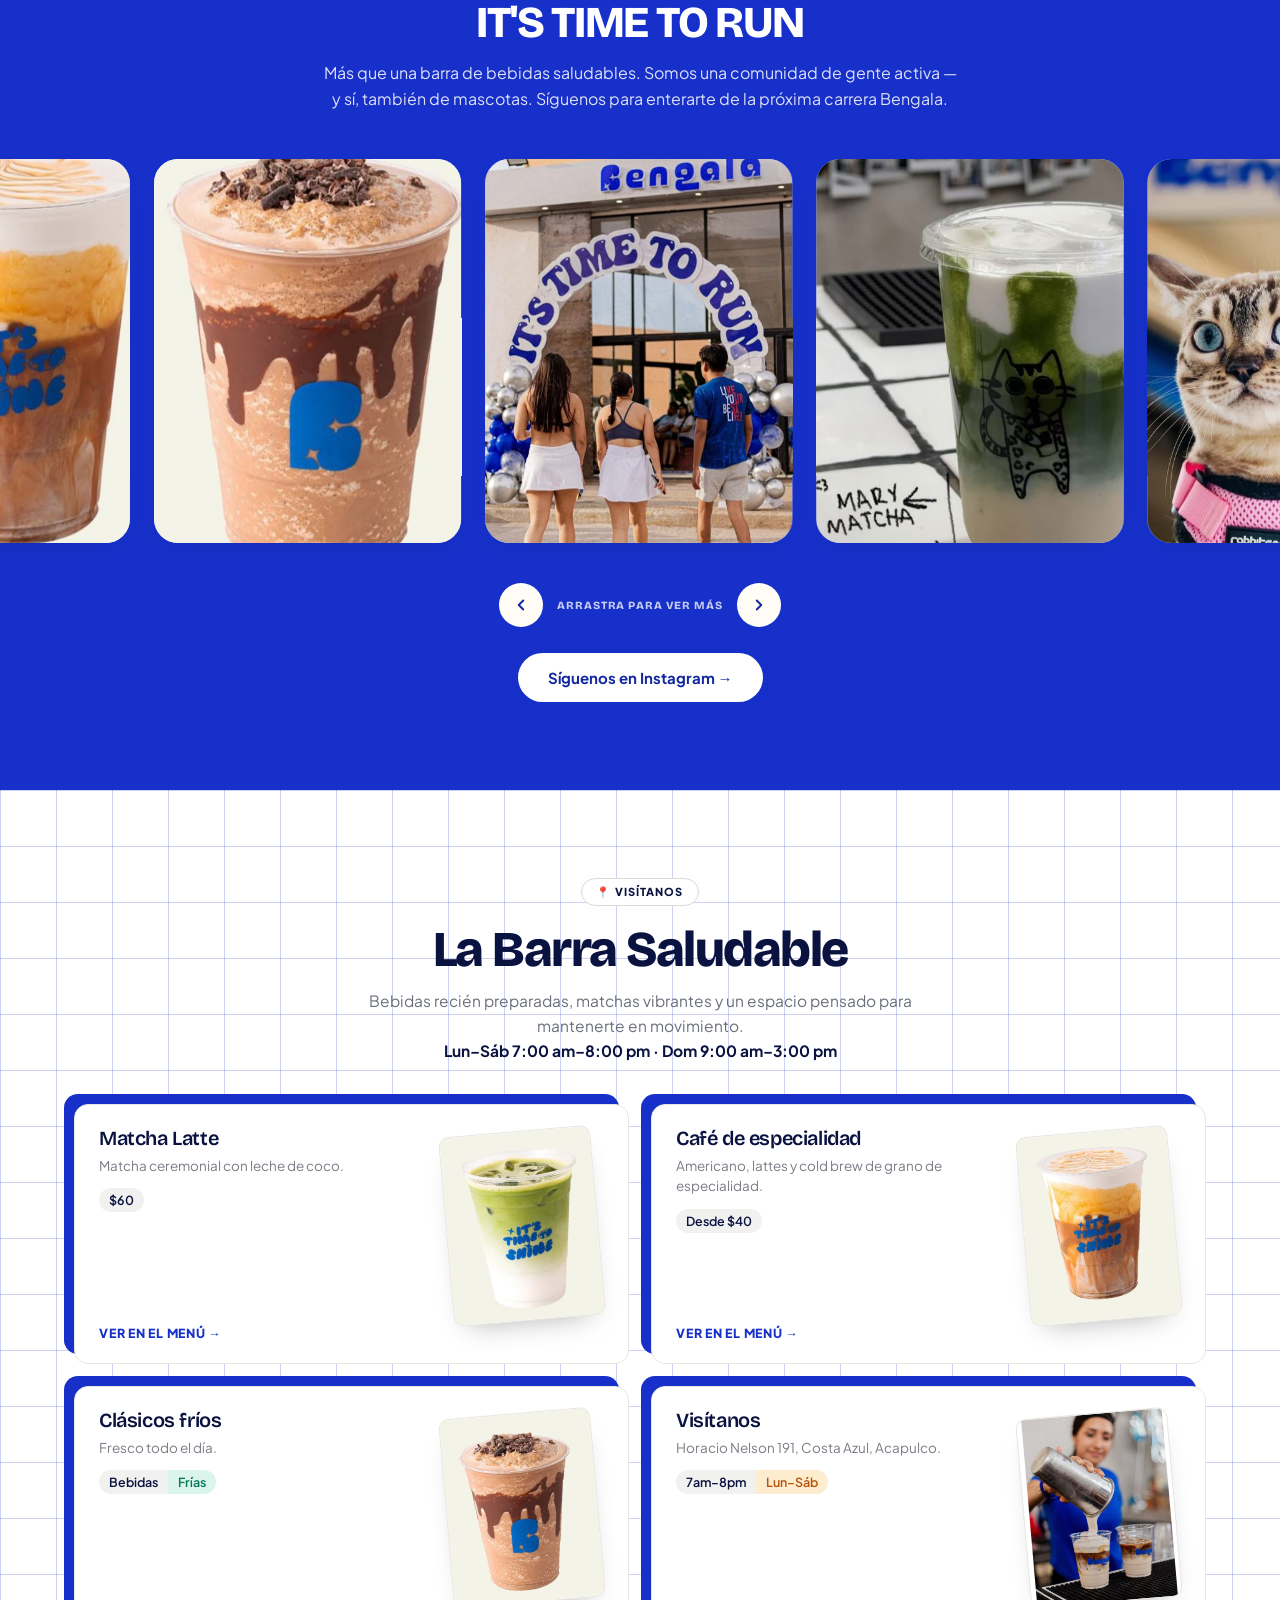
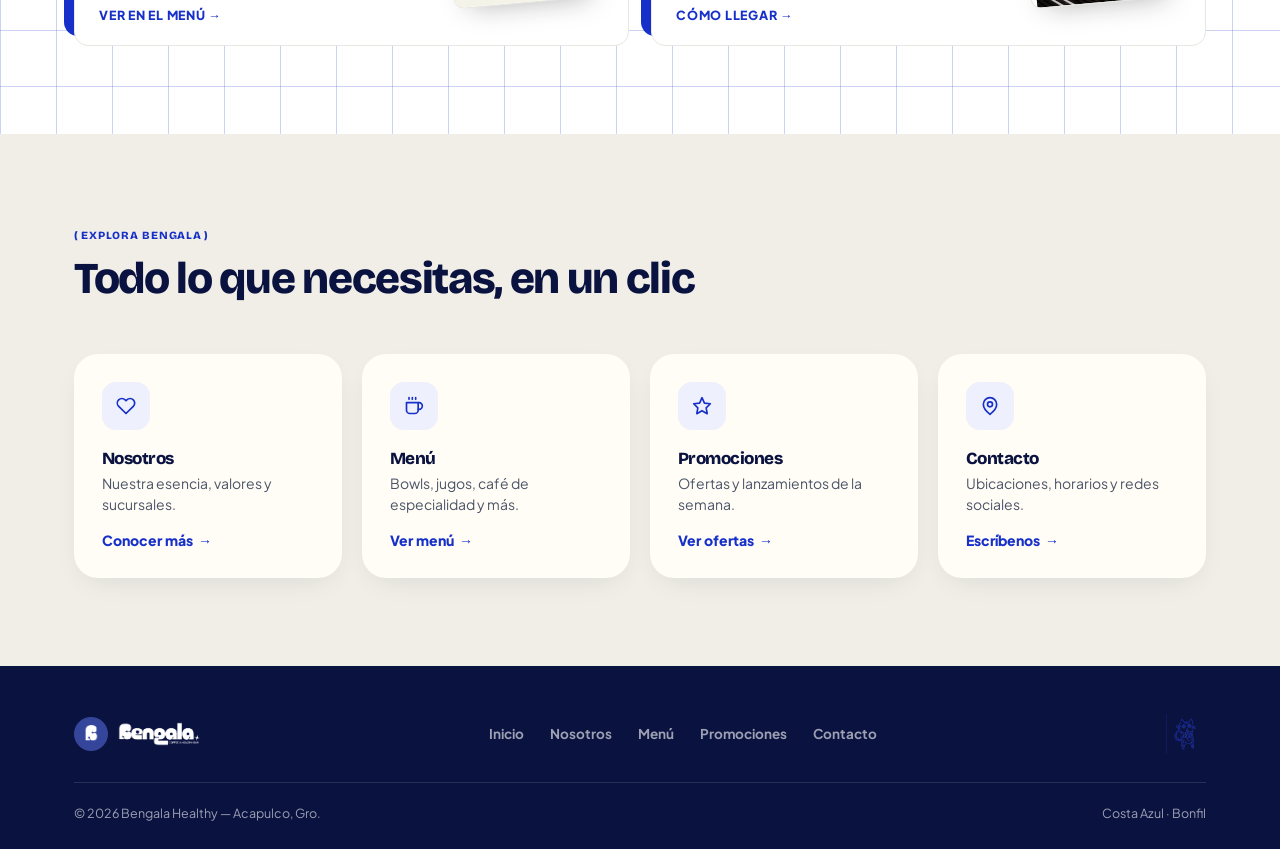
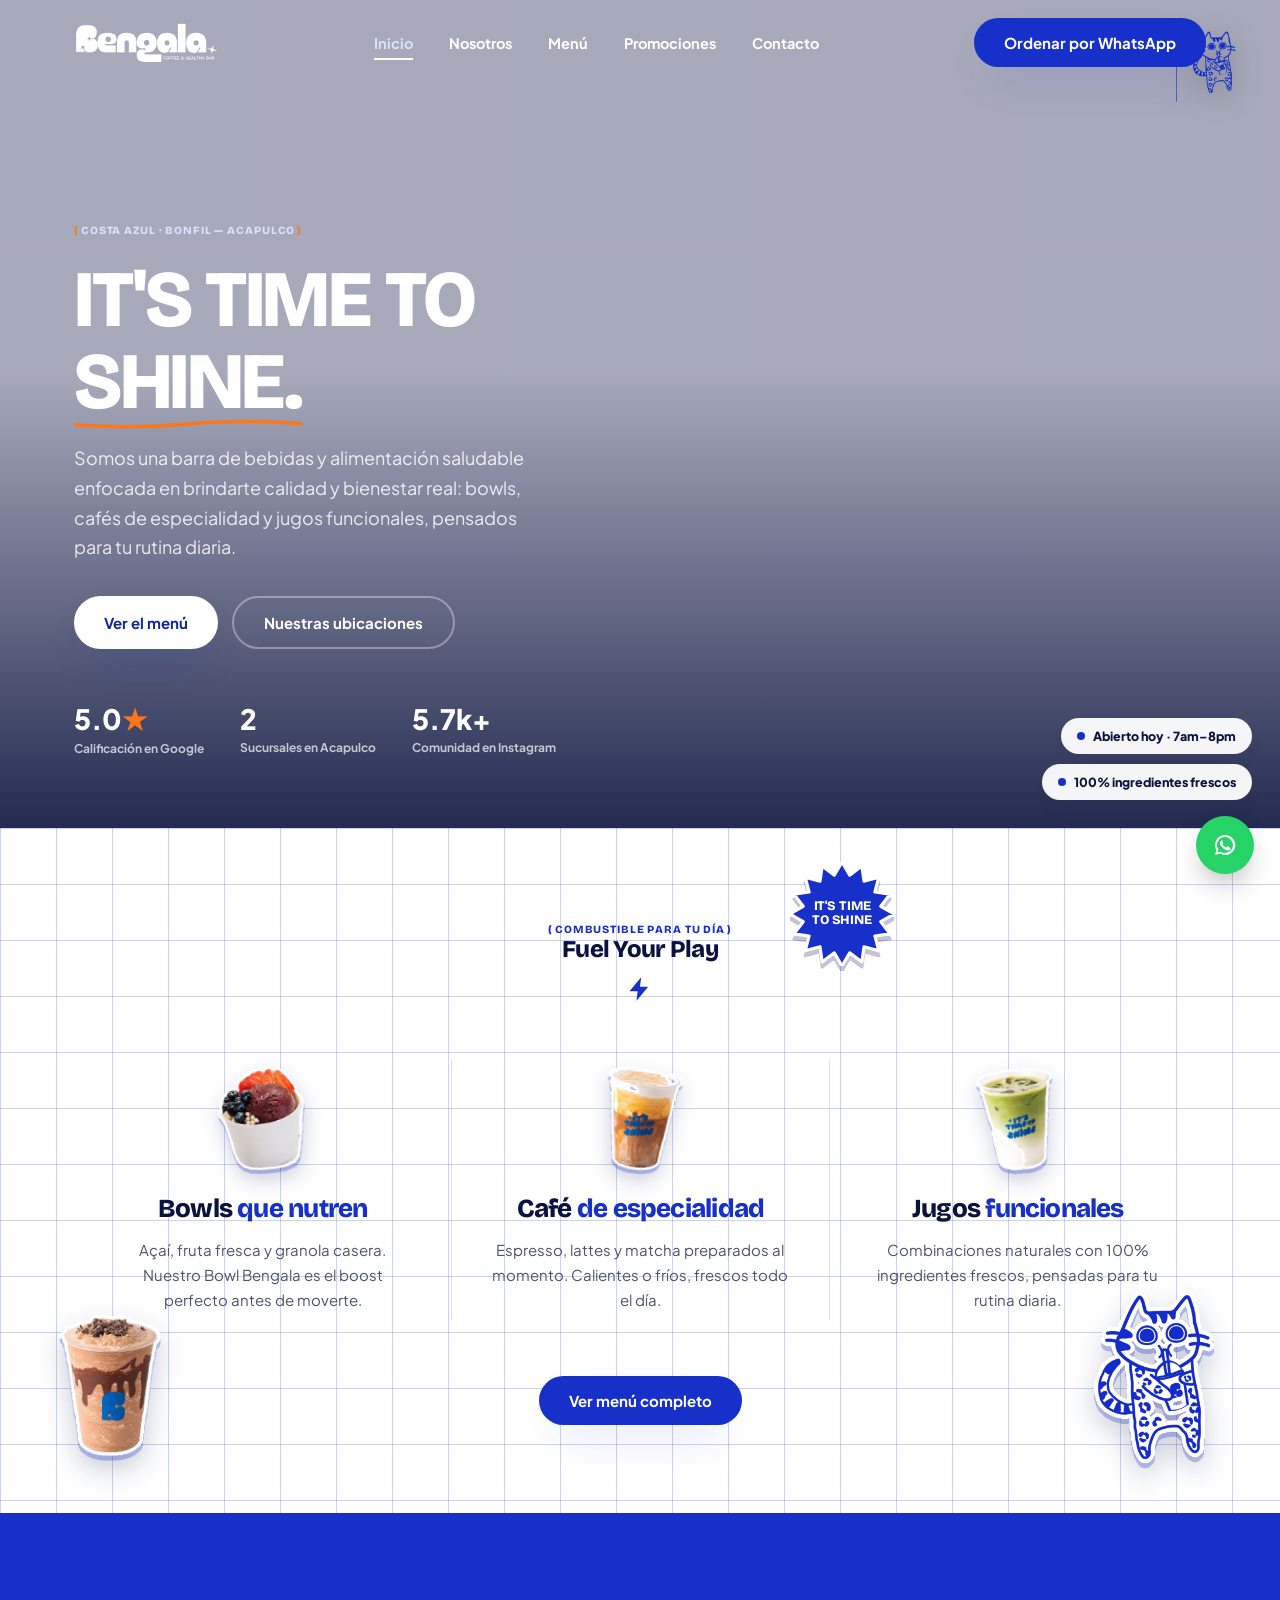
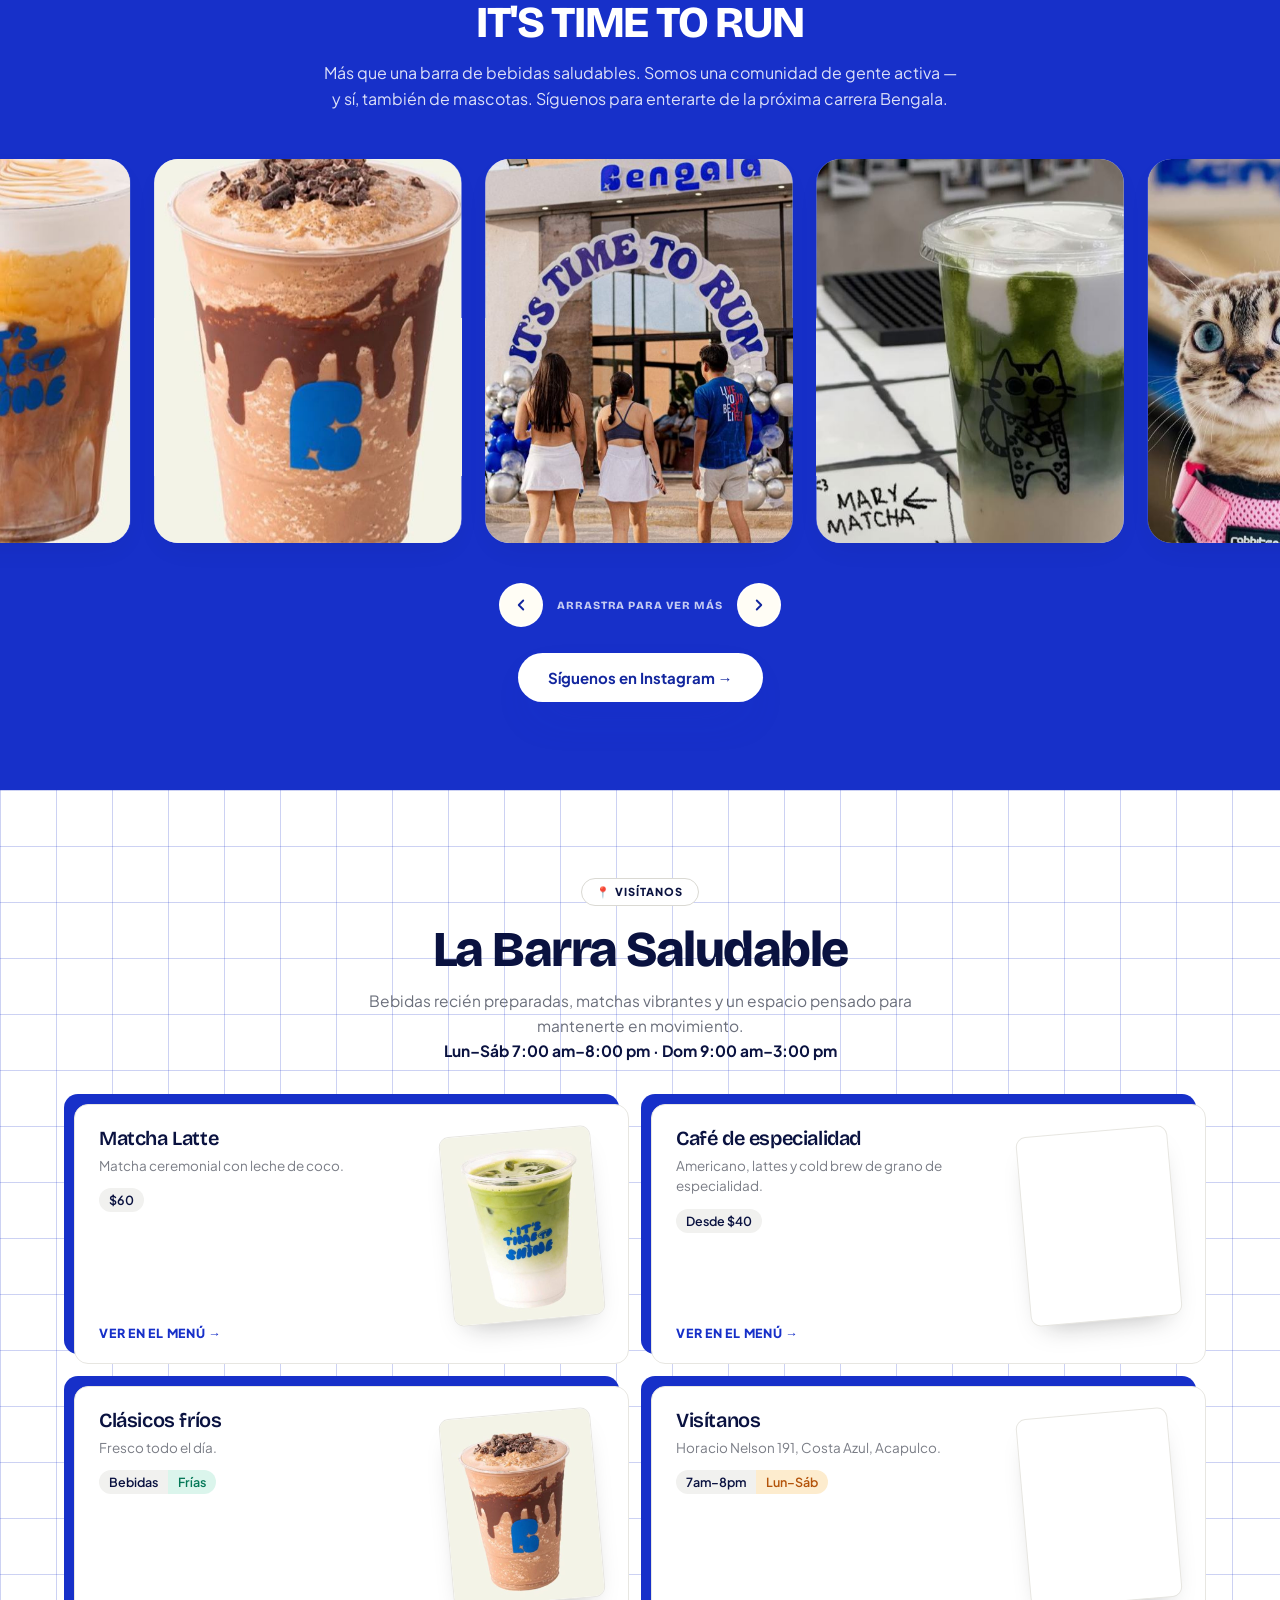
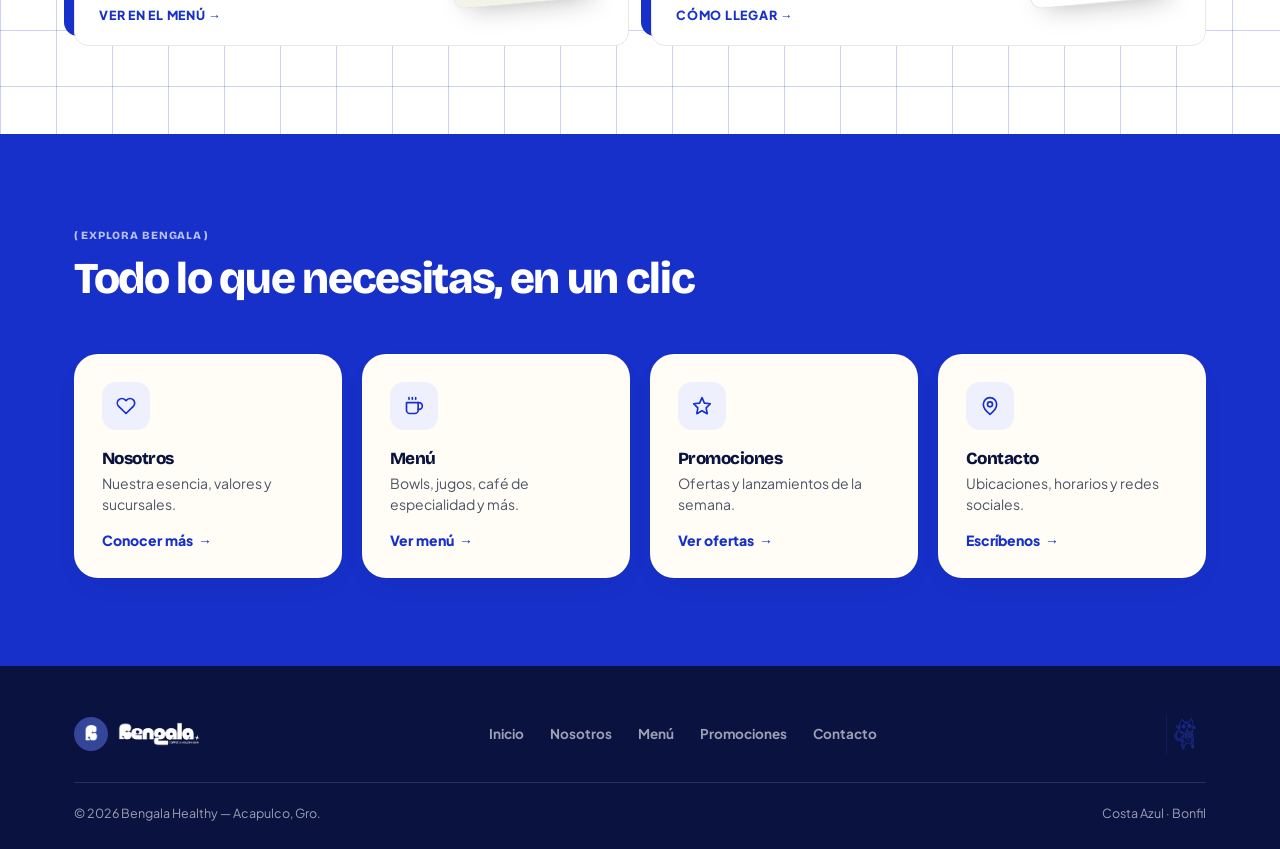
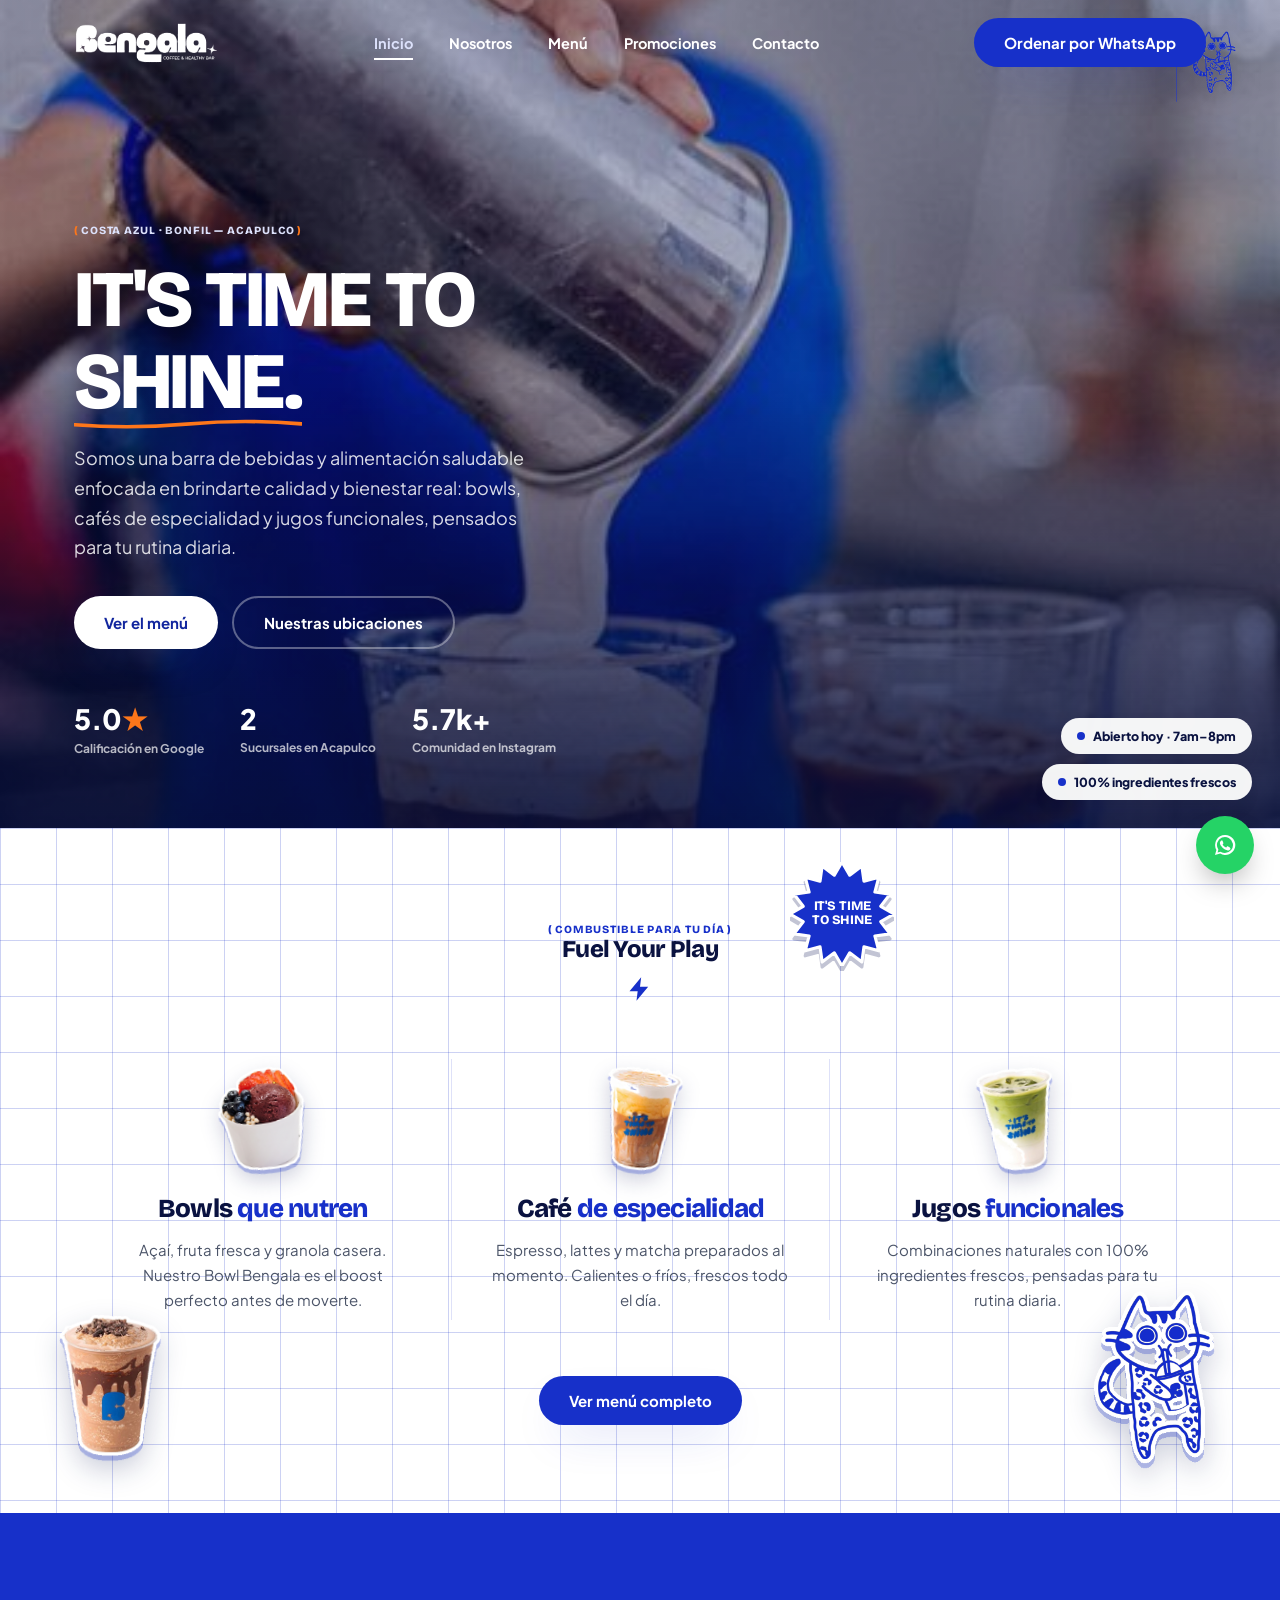
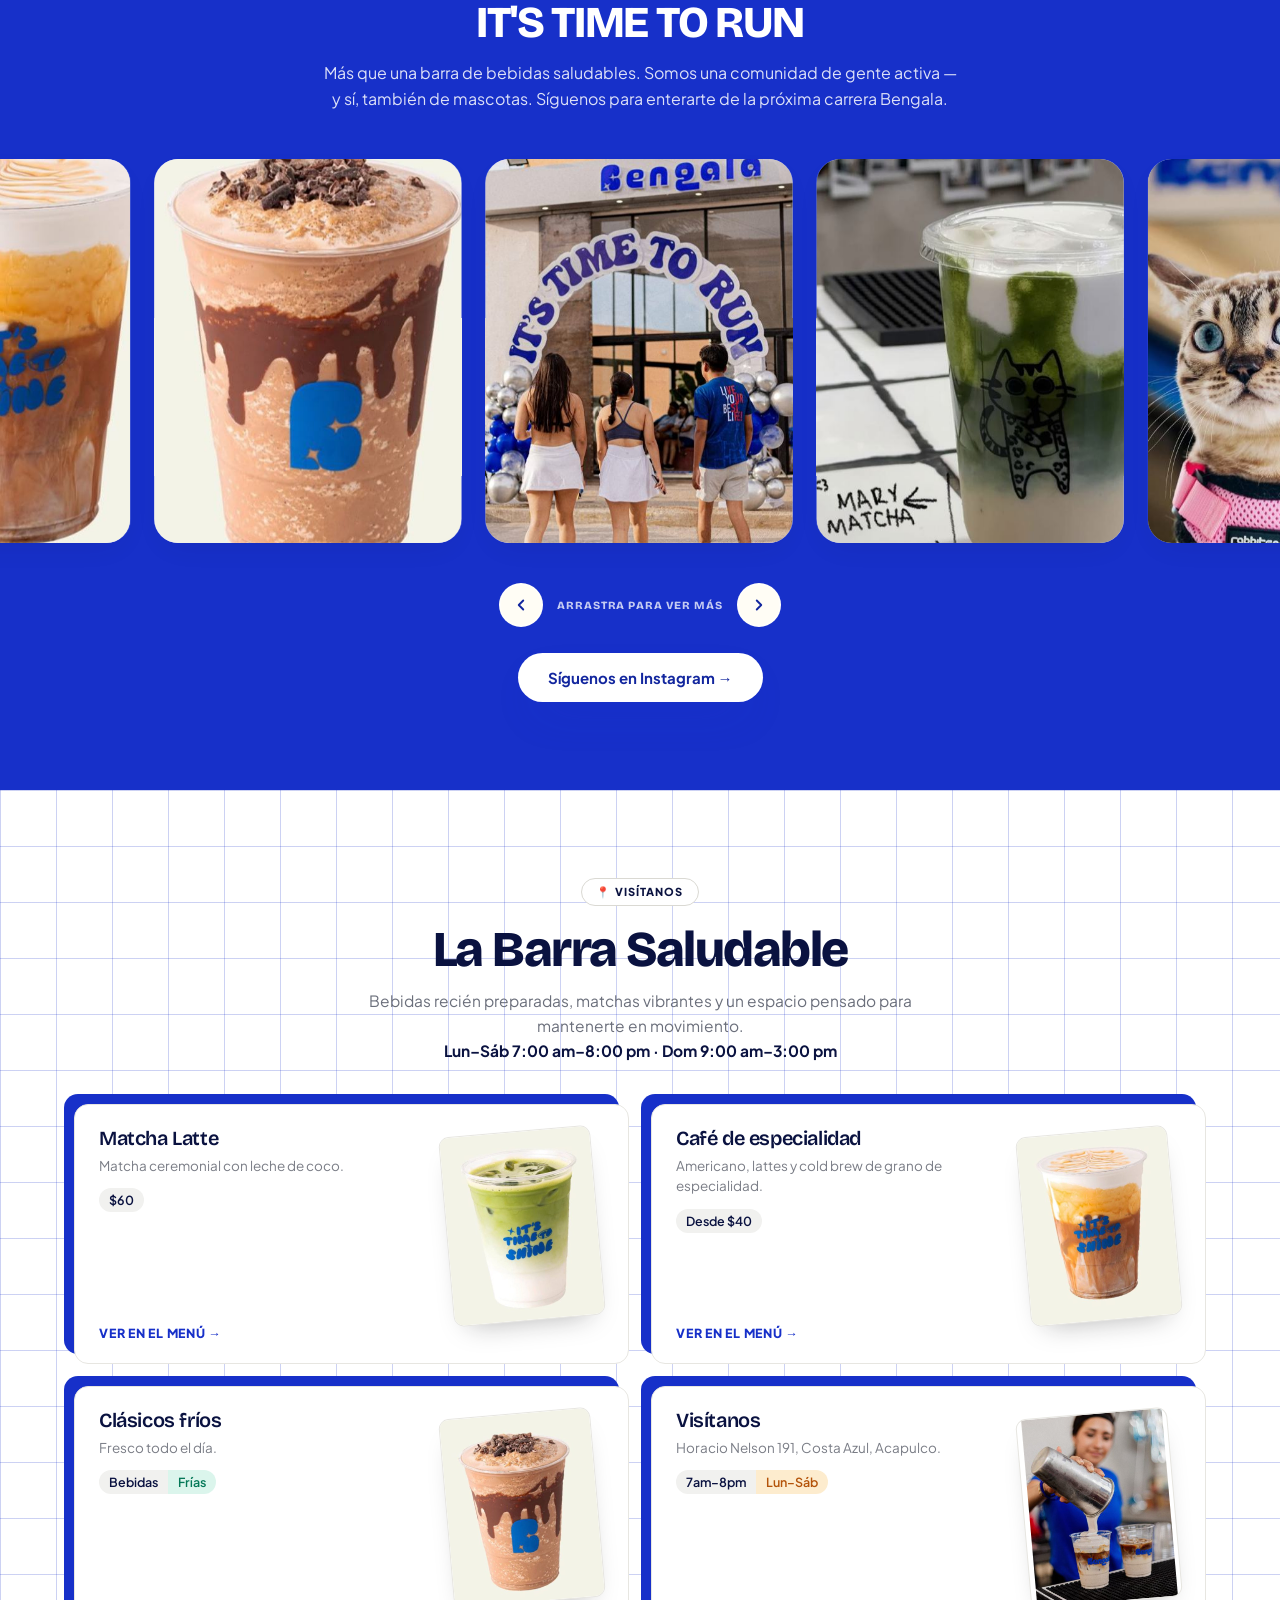
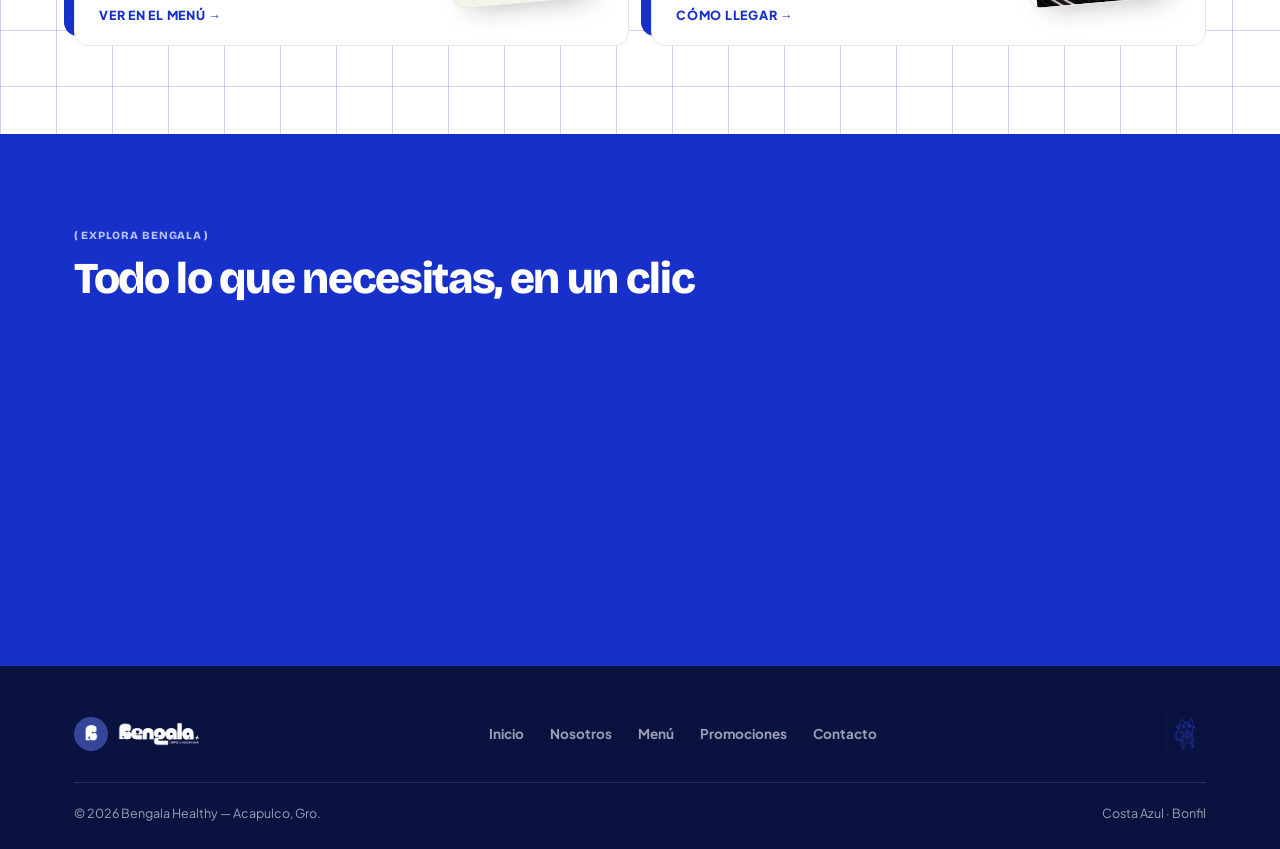
